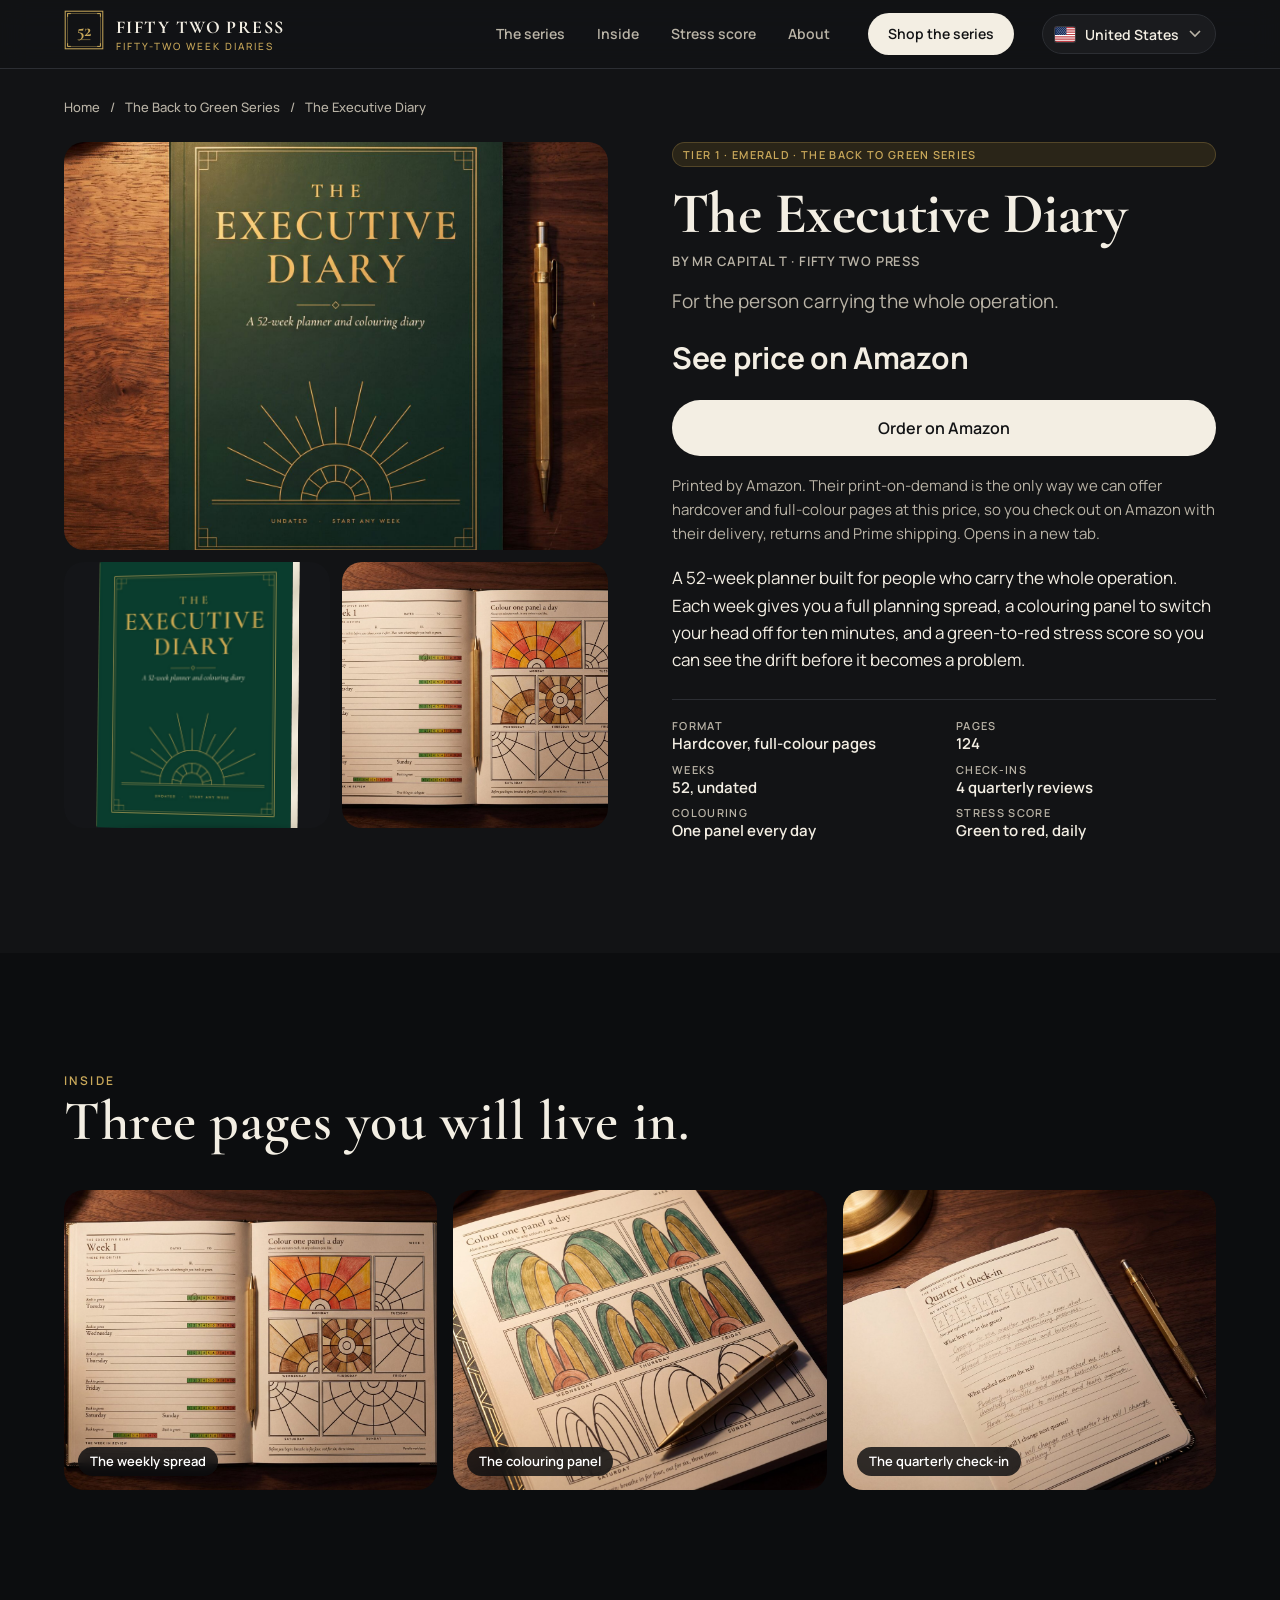
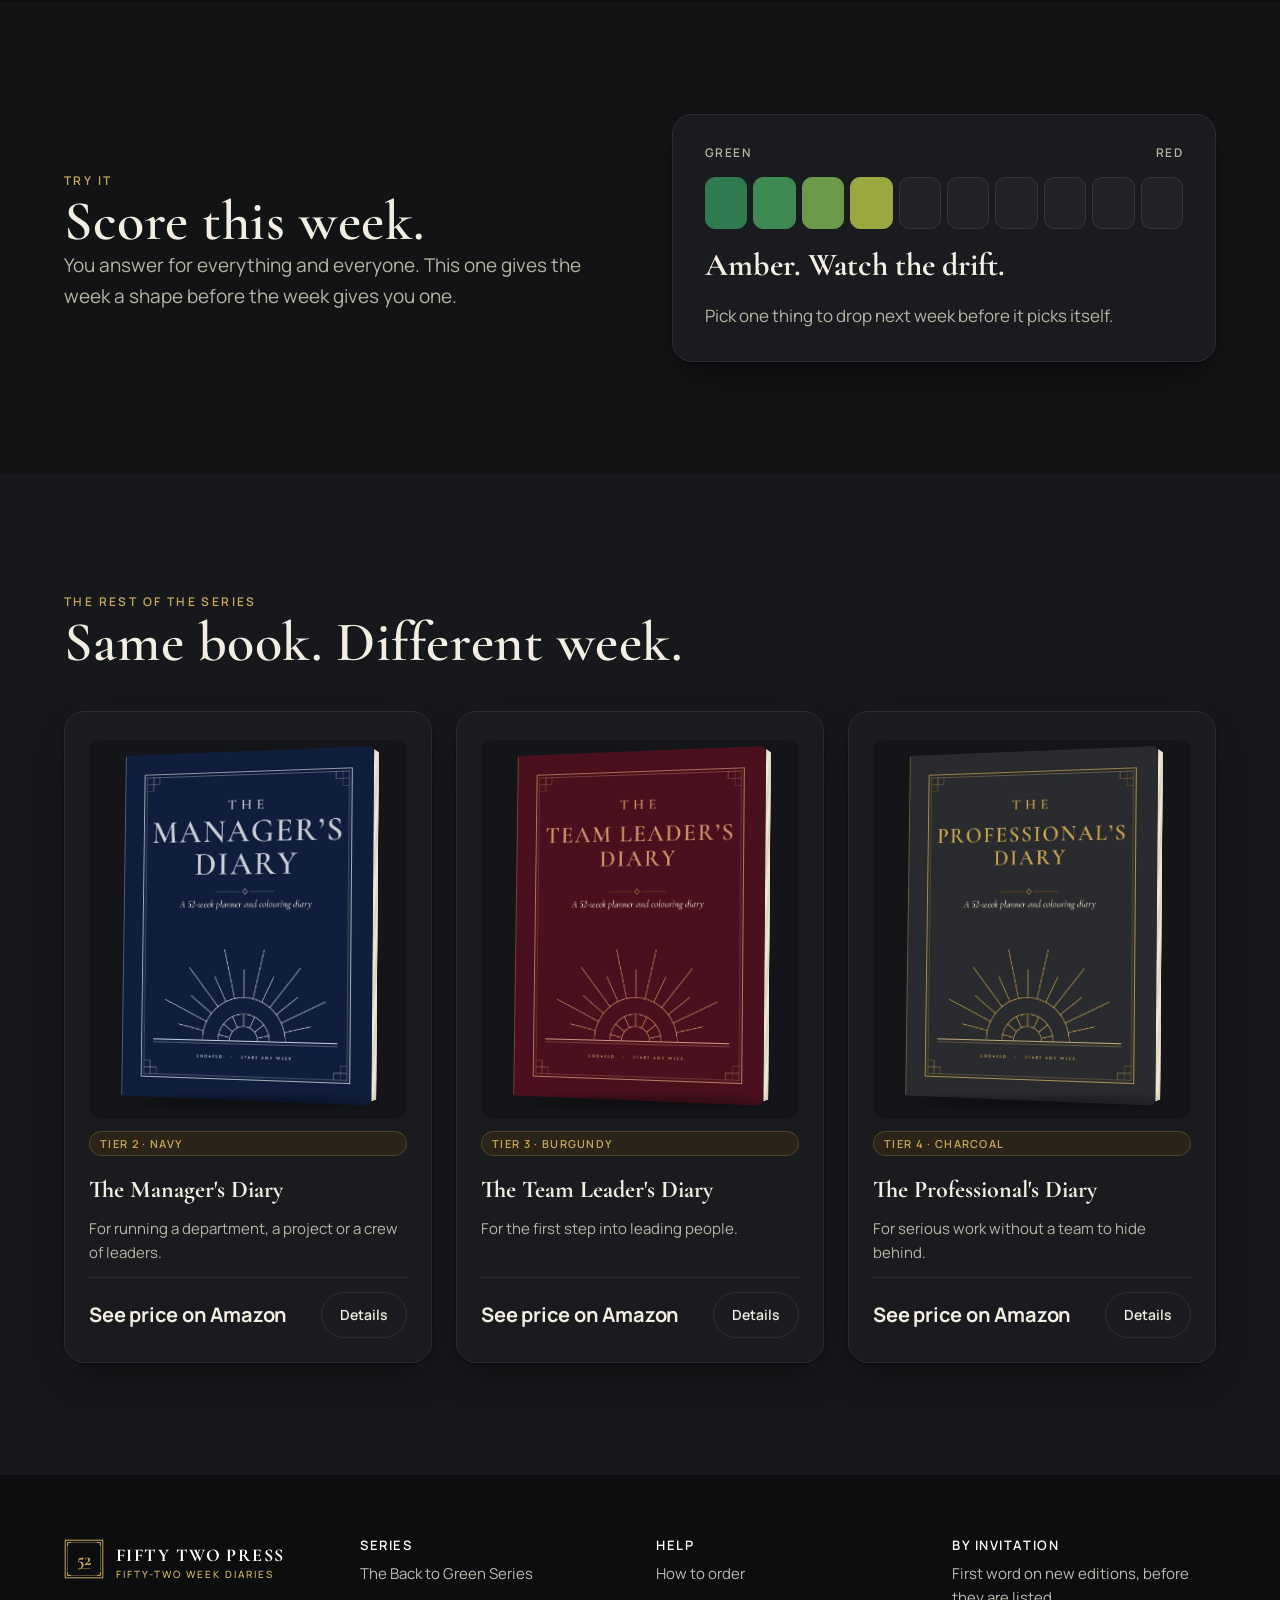
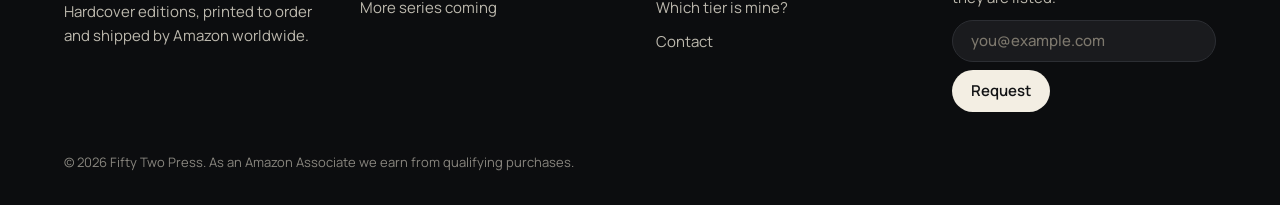
==== diaries/executive/index.html @ f516afa9 "Premium theme: charcoal, cream, gold; edition language Co-Authored-By: Claude Fable 5.1 <noreply@ant" ====
<!doctype html>
<html lang="en-AU"><head><meta charset="utf-8"><meta name="viewport" content="width=device-width,initial-scale=1">
<title>The Executive Diary | Fifty Two Press</title><meta name="description" content="A 52-week planner built for people who carry the whole operation. Each week gives you a full planning spread, a colouring panel to switch your head off for ten minutes, and a green-to-red stress score so you can see the drift before it becomes a problem."><link rel="canonical" href="https://fiftytwopress.com/diaries/executive/">
<meta property="og:title" content="The Executive Diary | Fifty Two Press"><meta property="og:description" content="A 52-week planner built for people who carry the whole operation. Each week gives you a full planning spread, a colouring panel to switch your head off for ten minutes, and a green-to-red stress score so you can see the drift before it becomes a problem."><meta property="og:image" content="https://fiftytwopress.com/assets/brand/og.jpg"><meta property="og:url" content="https://fiftytwopress.com/diaries/executive/"><meta property="og:type" content="website"><meta name="twitter:card" content="summary_large_image">
<link rel="icon" href="/assets/brand/favicon.png"><link rel="apple-touch-icon" href="/assets/brand/apple-touch-icon.png">
<link rel="preconnect" href="https://fonts.googleapis.com"><link rel="preconnect" href="https://fonts.gstatic.com" crossorigin>
<link href="https://fonts.googleapis.com/css2?family=Cormorant+Garamond:ital,wght@0,600;0,700;1,500&family=Manrope:wght@400;500;600;700&display=swap" rel="stylesheet">
<link rel="stylesheet" href="/assets/site.css"></head>
<body><div class="ftp has-buybar"><header class="hdr"><div class="wrap">
<a href="/" aria-label="Fifty Two Press home"><span class="brand"><span style="color:var(--c-gold)"><svg width="40" height="40" viewBox="0 0 100 100" aria-hidden="true"><rect x="3" y="3" width="94" height="94" fill="none" stroke="currentColor" stroke-width="2.5"/><rect x="9" y="9" width="82" height="82" fill="none" stroke="currentColor" stroke-width="1"/><path d="M9 17V9h8M83 9h8v8M91 83v8h-8M17 91H9v-8" fill="none" stroke="currentColor" stroke-width="2.5"/><text x="50" y="64" text-anchor="middle" font-family="Cormorant Garamond, serif" font-weight="700" font-size="46" letter-spacing="-1" fill="currentColor">52</text><path d="M34 74h32" stroke="currentColor" stroke-width="1.2"/></svg></span><span style="display:flex;flex-direction:column"><span class="brand-name">Fifty Two Press</span><span class="brand-sub">Fifty-two week diaries</span></span></span></a>
<nav class="nav" aria-label="Main"><a href="/#series">The series</a><a href="/#inside">Inside</a><a href="/#score">Stress score</a><a href="/#about">About</a></nav>
<a href="/#series" class="cta-shop">Shop the series</a><div class="storepick"><span class="sp-label">Amazon store</span><button type="button" class="sp-btn" aria-haspopup="listbox" aria-expanded="false"><img class="sp-flag" src="/assets/flags/au.svg" alt="" width="20" height="15"><span class="sp-name">Australia</span><svg width="12" height="8" viewBox="0 0 12 8" aria-hidden="true"><path d="M1 1l5 5 5-5" fill="none" stroke="currentColor" stroke-width="1.6"/></svg></button><ul class="sp-list" role="listbox" aria-label="Choose your Amazon store" hidden><li role="option" data-code="AU" aria-selected="false"><img src="/assets/flags/au.svg" alt="" width="20" height="15"><span>Australia</span><small>amazon.com.au</small></li><li role="option" data-code="US" aria-selected="false"><img src="/assets/flags/us.svg" alt="" width="20" height="15"><span>United States</span><small>amazon.com</small></li><li role="option" data-code="GB" aria-selected="false"><img src="/assets/flags/gb.svg" alt="" width="20" height="15"><span>United Kingdom</span><small>amazon.co.uk</small></li><li role="option" data-code="CA" aria-selected="false"><img src="/assets/flags/ca.svg" alt="" width="20" height="15"><span>Canada</span><small>amazon.ca</small></li><li role="option" data-code="DE" aria-selected="false"><img src="/assets/flags/de.svg" alt="" width="20" height="15"><span>Germany</span><small>amazon.de</small></li><li role="option" data-code="FR" aria-selected="false"><img src="/assets/flags/fr.svg" alt="" width="20" height="15"><span>France</span><small>amazon.fr</small></li><li role="option" data-code="IT" aria-selected="false"><img src="/assets/flags/it.svg" alt="" width="20" height="15"><span>Italy</span><small>amazon.it</small></li><li role="option" data-code="ES" aria-selected="false"><img src="/assets/flags/es.svg" alt="" width="20" height="15"><span>Spain</span><small>amazon.es</small></li><li role="option" data-code="NL" aria-selected="false"><img src="/assets/flags/nl.svg" alt="" width="20" height="15"><span>Netherlands</span><small>amazon.nl</small></li><li role="option" data-code="JP" aria-selected="false"><img src="/assets/flags/jp.svg" alt="" width="20" height="15"><span>Japan</span><small>amazon.co.jp</small></li></ul></div>
</div></header><main>
<section class="sec" style="padding-top:32px"><div class="wrap">
<nav class="crumbs" aria-label="Breadcrumb"><a href="/">Home</a><span aria-hidden="true">/</span><a href="/#series">The Back to Green Series</a><span aria-hidden="true">/</span><span aria-current="page">The Executive Diary</span></nav>
<div class="split" style="margin-top:28px;align-items:flex-start">
<div class="gallery"><figure><img src="/assets/photos/flat-executive.jpg" alt="The Executive Diary on a desk with a pencil"></figure>
<figure class="bookpad"><div class="book" style="--cover:#0E3A2A;--d:28px;"><div class="bk"><img src="/assets/covers/executive.jpg" alt="The Executive Diary, emerald cover" loading="lazy"><div class="spine" aria-hidden="true"><span>The Executive Diary</span></div><div class="back" aria-hidden="true"></div><div class="edge"></div><div class="top"></div><div class="bottom"></div></div><div class="sh"></div></div></figure>
<figure><img src="/assets/photos/spread.jpg" alt="The weekly planning spread" loading="lazy"></figure></div>
<div style="display:flex;flex-direction:column;gap:18px">
<span class="badge">Tier 1 &middot; Emerald &middot; The Back to Green Series</span>
<h1 class="h1" style="font-size:clamp(36px,4.6vw,58px)">The Executive Diary</h1><span class="byline">by Mr Capital T &middot; Fifty Two Press</span>
<p class="lede" style="margin-top:0">For the person carrying the whole operation.</p>
<div style="font-size:30px"><span class="price" data-price="executive" style="font-size:30px">See price on Amazon</span></div>
<div style="display:flex;gap:10px;flex-wrap:wrap"><a href="https://www.amazon.com.au/dp/B0HNHPQP2W?tag=fiftytwopress-22" class="cta-amazon-big buy" data-asin="B0HNHPQP2W" rel="sponsored noopener" target="_blank">Order on Amazon</a></div>
<p class="muted" style="font-size:15px">Printed by Amazon. Their print-on-demand is the only way we can offer hardcover and full-colour pages at this price, so you check out on Amazon with their delivery, returns and Prime shipping. Opens in a new tab.</p>
<p>A 52-week planner built for people who carry the whole operation. Each week gives you a full planning spread, a colouring panel to switch your head off for ten minutes, and a green-to-red stress score so you can see the drift before it becomes a problem.</p>
<dl class="spec"><div><dt>Format</dt><dd>Hardcover, full-colour pages</dd></div><div><dt>Pages</dt><dd>124</dd></div><div><dt>Weeks</dt><dd>52, undated</dd></div><div><dt>Check-ins</dt><dd>4 quarterly reviews</dd></div><div><dt>Colouring</dt><dd>One panel every day</dd></div><div><dt>Stress score</dt><dd>Green to red, daily</dd></div></dl>
</div></div></div></section>

<section class="sec dark" aria-labelledby="pin-h"><div class="wrap"><div class="rv" style="max-width:720px"><span class="eyebrow">Inside</span><h2 id="pin-h" class="h2">Three pages you will live in.</h2></div>
<div class="bento rv" style="margin-top:40px;grid-auto-rows:300px">
<figure><img src="/assets/photos/spread.jpg" alt="Weekly planning spread" loading="lazy"><figcaption>The weekly spread</figcaption></figure>
<figure><img src="/assets/photos/panel.jpg" alt="Colouring panel" loading="lazy"><figcaption>The colouring panel</figcaption></figure>
<figure><img src="/assets/photos/quarter.jpg" alt="Quarterly review page" loading="lazy"><figcaption>The quarterly check-in</figcaption></figure>
</div></div></section>

<section class="sec" aria-labelledby="ps-h"><div class="wrap split"><div class="rv"><span class="eyebrow">Try it</span><h2 id="ps-h" class="h2">Score this week.</h2><p class="lede">You answer for everything and everyone. This one gives the week a shape before the week gives you one.</p></div><div class="rv"><div class="score-box" data-score><div class="score-head"><span>Green</span><span>Red</span></div>
<div role="group" aria-label="Stress score, 1 to 10" class="score-grid"><button type="button" aria-label="Score 1 of 10" data-c="#2F7A4E" aria-pressed="false"></button><button type="button" aria-label="Score 2 of 10" data-c="#3E8A52" aria-pressed="false"></button><button type="button" aria-label="Score 3 of 10" data-c="#6B9A4A" aria-pressed="false"></button><button type="button" aria-label="Score 4 of 10" data-c="#9AA83F" aria-pressed="true"></button><button type="button" aria-label="Score 5 of 10" data-c="#C2A935" aria-pressed="false"></button><button type="button" aria-label="Score 6 of 10" data-c="#D29A2E" aria-pressed="false"></button><button type="button" aria-label="Score 7 of 10" data-c="#D4802C" aria-pressed="false"></button><button type="button" aria-label="Score 8 of 10" data-c="#CF632C" aria-pressed="false"></button><button type="button" aria-label="Score 9 of 10" data-c="#C3442C" aria-pressed="false"></button><button type="button" aria-label="Score 10 of 10" data-c="#AE2A2A" aria-pressed="false"></button></div>
<div aria-live="polite" class="verdict" data-verdict>Amber. Watch the drift.</div><p class="muted" data-advice>Pick one thing to drop next week before it picks itself.</p></div></div></div></section>

<section class="sec" aria-labelledby="oth-h" style="background:var(--c-soft)"><div class="wrap"><div class="rv"><span class="eyebrow">The rest of the series</span><h2 id="oth-h" class="h2">Same book. Different week.</h2></div>
<div class="grid g3" style="margin-top:40px"><article class="tier rv"><a href="/diaries/manager/" aria-label="The Manager&#x27;s Diary, see details"><div class="book" style="--cover:#0B1A3A;"><div class="bk"><img src="/assets/covers/manager.jpg" alt="The Manager&#x27;s Diary, navy cover" loading="lazy"><div class="spine" aria-hidden="true"><span>The Manager&#x27;s Diary</span></div><div class="back" aria-hidden="true"></div><div class="edge"></div><div class="top"></div><div class="bottom"></div></div><div class="sh"></div></div></a>
<span class="badge">Tier 2 &middot; Navy</span><h3 class="h3">The Manager&#x27;s Diary</h3><p class="who">For running a department, a project or a crew of leaders.</p>
<div class="row"><span class="price" data-price="manager">See price on Amazon</span><a href="/diaries/manager/" class="cta-read">Details</a></div></article><article class="tier rv"><a href="/diaries/team-leader/" aria-label="The Team Leader&#x27;s Diary, see details"><div class="book" style="--cover:#3A0E16;"><div class="bk"><img src="/assets/covers/team-leader.jpg" alt="The Team Leader&#x27;s Diary, burgundy cover" loading="lazy"><div class="spine" aria-hidden="true"><span>The Team Leader&#x27;s Diary</span></div><div class="back" aria-hidden="true"></div><div class="edge"></div><div class="top"></div><div class="bottom"></div></div><div class="sh"></div></div></a>
<span class="badge">Tier 3 &middot; Burgundy</span><h3 class="h3">The Team Leader&#x27;s Diary</h3><p class="who">For the first step into leading people.</p>
<div class="row"><span class="price" data-price="team-leader">See price on Amazon</span><a href="/diaries/team-leader/" class="cta-read">Details</a></div></article><article class="tier rv"><a href="/diaries/professional/" aria-label="The Professional&#x27;s Diary, see details"><div class="book" style="--cover:#1A1B1E;"><div class="bk"><img src="/assets/covers/professional.jpg" alt="The Professional&#x27;s Diary, charcoal cover" loading="lazy"><div class="spine" aria-hidden="true"><span>The Professional&#x27;s Diary</span></div><div class="back" aria-hidden="true"></div><div class="edge"></div><div class="top"></div><div class="bottom"></div></div><div class="sh"></div></div></a>
<span class="badge">Tier 4 &middot; Charcoal</span><h3 class="h3">The Professional&#x27;s Diary</h3><p class="who">For serious work without a team to hide behind.</p>
<div class="row"><span class="price" data-price="professional">See price on Amazon</span><a href="/diaries/professional/" class="cta-read">Details</a></div></article></div></div></section>
<div class="buybar" aria-label="Buy"><span class="price" data-price="executive">See price on Amazon</span><a href="https://www.amazon.com.au/dp/B0HNHPQP2W?tag=fiftytwopress-22" class="cta-amazon-big buy" data-asin="B0HNHPQP2W" rel="sponsored noopener" target="_blank">Order on Amazon</a></div></main><footer class="footer"><div class="wrap grid g4" style="padding-top:64px;padding-bottom:40px;gap:32px">
<div style="display:flex;flex-direction:column;gap:14px"><span class="brand" style="color:#fff"><span style="color:var(--c-gold)"><svg width="40" height="40" viewBox="0 0 100 100" aria-hidden="true"><rect x="3" y="3" width="94" height="94" fill="none" stroke="currentColor" stroke-width="2.5"/><rect x="9" y="9" width="82" height="82" fill="none" stroke="currentColor" stroke-width="1"/><path d="M9 17V9h8M83 9h8v8M91 83v8h-8M17 91H9v-8" fill="none" stroke="currentColor" stroke-width="2.5"/><text x="50" y="64" text-anchor="middle" font-family="Cormorant Garamond, serif" font-weight="700" font-size="46" letter-spacing="-1" fill="currentColor">52</text><path d="M34 74h32" stroke="currentColor" stroke-width="1.2"/></svg></span><span style="display:flex;flex-direction:column"><span class="brand-name">Fifty Two Press</span><span class="brand-sub">Fifty-two week diaries</span></span></span><span>Hardcover editions, printed to order and shipped by Amazon worldwide.</span></div>
<div style="display:flex;flex-direction:column;gap:10px"><strong>Series</strong><a href="/#series">The Back to Green Series</a><span>More series coming</span></div>
<div style="display:flex;flex-direction:column;gap:10px"><strong>Help</strong><a href="/#faq">How to order</a><a href="/#faq">Which tier is mine?</a><a href="mailto:hello@fiftytwopress.com">Contact</a></div>
<div style="display:flex;flex-direction:column;gap:10px"><strong>By invitation</strong><span>First word on new editions, before they are listed.</span>
<form action="mailto:hello@fiftytwopress.com" method="get" style="display:flex;gap:8px;flex-wrap:wrap"><label for="news-email" class="sr-only">Email address</label><input id="news-email" name="subject" type="email" class="input" placeholder="you@example.com" required style="flex:1 1 160px;min-height:42px"><button type="submit" class="cta-notify" style="min-height:42px;padding:0 18px">Request</button></form></div>
</div><div class="wrap" style="padding-bottom:32px;font-size:13px;opacity:.7">&copy; 2026 Fifty Two Press. As an Amazon Associate we earn from qualifying purchases.</div></footer></div><script id="store-config" type="application/json">{"stores":[{"code":"AU","label":"Australia","domain":"amazon.com.au","tag":"fiftytwopress-22","cur":"AUD"},{"code":"US","label":"United States","domain":"amazon.com","tag":"","cur":"USD"},{"code":"GB","label":"United Kingdom","domain":"amazon.co.uk","tag":"","cur":"GBP"},{"code":"CA","label":"Canada","domain":"amazon.ca","tag":"","cur":"CAD"},{"code":"DE","label":"Germany","domain":"amazon.de","tag":"","cur":"EUR"},{"code":"FR","label":"France","domain":"amazon.fr","tag":"","cur":"EUR"},{"code":"IT","label":"Italy","domain":"amazon.it","tag":"","cur":"EUR"},{"code":"ES","label":"Spain","domain":"amazon.es","tag":"","cur":"EUR"},{"code":"NL","label":"Netherlands","domain":"amazon.nl","tag":"","cur":"EUR"},{"code":"JP","label":"Japan","domain":"amazon.co.jp","tag":"","cur":"JPY"}],"prices":{}}</script><script src="/assets/site.js" defer></script></body></html>
---- assets/site.css ----
:root{--c-bg:#FBFAF7;--c-surface:#FFFFFF;--c-soft:#F1EEE6;--c-ground:#1B1C1F;--c-ground2:#26272B;--c-text:#1B1C1F;--c-text2:#5B5D63;--c-line:#E3DFD4;--c-gold:#A6833A;--c-gold-soft:#F3EBD9;--c-green:#2F7A4E;--c-paper:#F6F1E6;--f-display:'Cormorant Garamond',Georgia,serif;--f-ui:'Manrope',system-ui,sans-serif;--r:20px;--r-sm:12px;--sh:0 1px 2px rgba(27,28,31,.06),0 12px 32px -12px rgba(27,28,31,.18)}
*{box-sizing:border-box}
html{scroll-behavior:smooth}
body{margin:0;background:var(--c-bg)}
.ftp{background:var(--c-bg);color:var(--c-text);font-family:var(--f-ui);font-size:17px;line-height:1.6;-webkit-font-smoothing:antialiased}
.ftp a{color:inherit;text-decoration:none}
.ftp p{margin:0}
.ftp :focus-visible{outline:2px solid var(--c-gold);outline-offset:3px;border-radius:4px}
.ftp img{display:block;max-width:100%}
.ftp h1,.ftp h2,.ftp h3{margin:0}
.wrap{max-width:1200px;margin:0 auto;padding:0 24px}
.sec{padding:96px 0}
.eyebrow{display:inline-block;font:600 12px/1.3 var(--f-ui);letter-spacing:.14em;text-transform:uppercase;color:var(--c-gold)}
.h1{font:700 clamp(40px,6vw,76px)/1 var(--f-display);letter-spacing:-.01em}
.h2{margin:12px 0 0;font:600 clamp(34px,4.4vw,56px)/1.04 var(--f-display);letter-spacing:-.005em;text-wrap:balance}
.h3{font:700 24px/1.2 var(--f-display)}
.lede{margin-top:16px;font-size:19px;line-height:1.6;color:var(--c-text2);max-width:58ch}
.muted{color:var(--c-text2)}
.center{text-align:center}
.grid{display:grid;gap:24px}.g4{grid-template-columns:repeat(4,minmax(0,1fr))}.g3{grid-template-columns:repeat(3,minmax(0,1fr))}.g2{grid-template-columns:repeat(2,minmax(0,1fr))}
.split{display:grid;grid-template-columns:1fr 1fr;gap:64px;align-items:center}
.dark{background:var(--c-ground);color:var(--c-paper)}.dark .lede,.dark .muted{color:#BDB9AE}
/* header */
.hdr{position:sticky;top:0;z-index:20;background:rgba(251,250,247,.86);backdrop-filter:saturate(1.4) blur(14px);-webkit-backdrop-filter:saturate(1.4) blur(14px);border-bottom:1px solid var(--c-line)}
.hdr .wrap{min-height:68px;display:flex;align-items:center;gap:24px}
.brand{display:flex;align-items:center;gap:12px;flex:none;color:var(--c-ground)}
.brand-name{font:700 18px/1 var(--f-display);letter-spacing:.08em;text-transform:uppercase}
.brand-sub{font:500 10px/1 var(--f-ui);letter-spacing:.2em;text-transform:uppercase;color:var(--c-gold);margin-top:5px}
.nav{display:flex;gap:4px;margin-left:auto}.nav a{font:600 14px/1 var(--f-ui);padding:10px 14px;border-radius:999px;color:var(--c-text2)}.nav a:hover{background:var(--c-soft);color:var(--c-text)}
.ftp .cta-shop{display:inline-flex;align-items:center;min-height:42px;padding:0 20px;background:var(--c-ground);color:#fff;font:600 14px/1 var(--f-ui);border-radius:999px;transition:transform .15s,background .15s}.ftp .cta-shop:hover{background:var(--c-ground2);transform:translateY(-1px)}
/* buttons */
.cta-series,.cta-amazon-big,.cta-notify{display:inline-flex;align-items:center;justify-content:center;gap:8px;min-height:50px;padding:0 26px;border-radius:999px;font:600 15px/1 var(--f-ui);border:1.5px solid transparent;transition:transform .15s,background .15s;cursor:pointer}
.ftp .cta-series{background:var(--c-gold);color:#fff}.ftp .cta-series:hover{transform:translateY(-1px);background:#8F6F2E}
.ftp .cta-score{display:inline-flex;align-items:center;min-height:50px;padding:0 24px;border-radius:999px;font:600 15px/1 var(--f-ui);background:rgba(255,255,255,.1);color:#fff;border:1.5px solid rgba(255,255,255,.35);backdrop-filter:blur(6px)}.ftp .cta-score:hover{background:rgba(255,255,255,.18)}
.ftp .cta-amazon{display:inline-flex;align-items:center;justify-content:center;gap:8px;min-height:46px;padding:0 20px;border-radius:999px;background:var(--c-ground);color:#fff;font:600 14px/1 var(--f-ui)}.ftp .cta-amazon:hover{background:var(--c-ground2)}
.ftp .cta-amazon-big{background:var(--c-ground);color:#fff;min-height:56px;padding:0 34px;font-size:16px;flex:1 1 240px}.ftp .cta-amazon-big:hover{background:var(--c-ground2);transform:translateY(-1px)}
.ftp .cta-notify{background:var(--c-ground);color:#fff;min-height:48px}.ftp .cta-notify:hover{background:var(--c-gold)}
.cta-read{display:inline-flex;align-items:center;gap:6px;min-height:46px;padding:0 18px;border-radius:999px;border:1.5px solid var(--c-line);font:600 14px/1 var(--f-ui);color:var(--c-text);background:var(--c-surface)}.cta-read:hover{border-color:var(--c-ground)}
/* hero */
.hero{position:relative;min-height:min(88vh,820px);display:flex;align-items:center;background:var(--c-ground);overflow:hidden}
.hero>img{position:absolute;inset:0;width:100%;height:100%;object-fit:cover;object-position:70% center}
.hero .wrap{position:relative;width:100%}
.hero-panel{max-width:620px;background:rgba(20,21,24,.72);backdrop-filter:blur(16px);-webkit-backdrop-filter:blur(16px);border:1px solid rgba(255,255,255,.12);border-radius:24px;padding:40px 44px;color:#fff}
.hero-panel .eyebrow{color:#D9B96A}
.hero-panel .h1{color:#fff;font-size:clamp(38px,5vw,64px);margin-top:12px}
.hero-panel .lede{color:#E6E2D8;font-size:18px}
.hero-ctas{display:flex;gap:12px;flex-wrap:wrap;margin-top:28px}
.why-amazon{margin-top:20px;padding:16px 20px;border-left:3px solid var(--c-gold);background:var(--c-soft);border-radius:0 var(--r-sm) var(--r-sm) 0;font-size:16px;color:var(--c-text2);max-width:720px}.why-amazon strong{color:var(--c-text)}
/* matte book */
.book{position:relative;width:100%;max-width:260px;margin:0 auto;aspect-ratio:3/4;perspective:1400px}
.book .bk{position:absolute;inset:0;transform-style:preserve-3d;transform:rotateY(-18deg) rotateX(2deg);transition:transform .5s cubic-bezier(.2,.7,.2,1)}
.book .bk>*{position:absolute;backface-visibility:hidden}
.book img{inset:0;width:100%;height:100%;object-fit:cover;border-radius:2px 6px 6px 2px;transform:translateZ(calc(var(--d,22px)/2));box-shadow:inset 6px 0 10px -8px rgba(0,0,0,.45)}
.book .spine{top:0;bottom:0;left:0;width:var(--d,22px);transform:rotateY(-90deg) translateZ(calc(var(--d,22px)/2));background:var(--cover);filter:brightness(.8);border-radius:3px 0 0 3px;display:flex;align-items:center;justify-content:center}
.book .spine span{writing-mode:vertical-rl;font:600 calc(var(--d,22px)*.36)/1 var(--f-ui);letter-spacing:.2em;text-transform:uppercase;color:rgba(255,255,255,.75);white-space:nowrap}
.book .edge{top:1%;bottom:1%;right:0;width:var(--d,22px);transform:rotateY(90deg) translateZ(calc(var(--d,22px)/2));background:repeating-linear-gradient(to right,#F2EBDB 0 1px,#DCD3BF 1px 2px)}
.book .top{left:1%;right:1%;top:0;height:var(--d,22px);transform:rotateX(90deg) translateZ(calc(var(--d,22px)/2));background:repeating-linear-gradient(to bottom,#F2EBDB 0 1px,#DCD3BF 1px 2px)}
.book .bottom{left:1%;right:1%;bottom:0;height:var(--d,22px);transform:rotateX(-90deg) translateZ(calc(var(--d,22px)/2));background:#E2DAC6}
.book .back{inset:0;transform:rotateY(180deg) translateZ(calc(var(--d,22px)/2));background:var(--cover);border-radius:6px 2px 2px 6px}
.book .sh{position:absolute;left:6%;right:0;bottom:-10px;height:14px;border-radius:50%;background:rgba(27,28,31,.28);filter:blur(10px);transform:rotateX(70deg)}
.tier:hover .book .bk,.tier:focus-within .book .bk,.book:hover .bk{transform:rotateY(-28deg) rotateX(2deg) translateY(-6px)}
/* tier cards */
.tier{display:flex;flex-direction:column;gap:12px;background:var(--c-surface);border:1px solid var(--c-line);border-radius:var(--r);padding:28px 24px 24px;box-shadow:var(--sh);transition:transform .2s,box-shadow .2s}
.tier:hover{transform:translateY(-4px);box-shadow:0 2px 4px rgba(27,28,31,.06),0 24px 48px -16px rgba(27,28,31,.28)}
.tier>a:first-child{display:block;padding:12px 12px 20px;border-radius:var(--r-sm);background:var(--c-soft)}
.tier .h3{margin-top:8px}.tier .who{color:var(--c-text2);font-size:15px;min-height:46px}
.tier .ship{font-size:12px;color:var(--c-text2);margin-top:-4px}
.tier .row{display:flex;align-items:center;justify-content:space-between;gap:12px;margin-top:auto;padding-top:14px;border-top:1px solid var(--c-line)}
.price{font:700 20px/1 var(--f-ui);letter-spacing:-.01em}.price small{font-size:12px;font-weight:600;color:var(--c-text2);margin-left:4px}
.tier.feature{grid-column:1/-1;flex-direction:row;align-items:center;gap:32px}
.tier.feature>a:first-child{flex:0 0 34%;padding:24px}
.tier.feature .body{display:flex;flex-direction:column;gap:12px;flex:1}
.badge{display:inline-block;font:600 11px/1 var(--f-ui);letter-spacing:.12em;text-transform:uppercase;padding:6px 10px;border-radius:999px;background:var(--c-gold-soft);color:var(--c-gold)}
/* bento photos */
.bento{display:grid;grid-template-columns:repeat(3,1fr);grid-auto-rows:260px;gap:16px}
.bento figure{margin:0;position:relative;border-radius:var(--r);overflow:hidden;background:var(--c-soft)}
.bento img{width:100%;height:100%;object-fit:cover}
.bento figcaption{position:absolute;left:14px;bottom:14px;padding:8px 12px;border-radius:999px;background:rgba(27,28,31,.78);color:#fff;font:600 13px/1 var(--f-ui);backdrop-filter:blur(6px)}
.bento .tall{grid-row:span 2}.bento .wide{grid-column:span 2}
.photo{margin:0;border-radius:var(--r);overflow:hidden;background:var(--c-soft);aspect-ratio:4/3}.photo img{width:100%;height:100%;object-fit:cover}
/* stress score */
.score-box{background:var(--c-surface);border:1px solid var(--c-line);border-radius:var(--r);padding:32px;box-shadow:var(--sh);display:flex;flex-direction:column;gap:18px}
.score-head{display:flex;justify-content:space-between;font:600 12px/1 var(--f-ui);letter-spacing:.12em;text-transform:uppercase;color:var(--c-text2)}
.score-grid{display:grid;grid-template-columns:repeat(10,1fr);gap:6px}
.score-grid button{height:52px;border-radius:10px;border:1.5px solid var(--c-line);background:var(--c-soft);cursor:pointer;transition:transform .12s;padding:0}.score-grid button:hover{transform:translateY(-2px)}
.verdict{font:700 clamp(24px,2.6vw,32px)/1.15 var(--f-display)}
/* faq */
.faq{max-width:780px;display:flex;flex-direction:column;gap:10px}
.faq details{background:var(--c-surface);border:1px solid var(--c-line);border-radius:var(--r-sm);padding:0 22px}
.faq summary{cursor:pointer;list-style:none;display:flex;justify-content:space-between;align-items:center;gap:16px;padding:18px 0;font:600 17px/1.3 var(--f-ui)}
.faq summary::-webkit-details-marker{display:none}.faq summary::after{content:"+";font-size:22px;color:var(--c-gold);flex:none}.faq details[open] summary::after{content:"\2212"}
.faq details p{padding:0 0 18px;color:var(--c-text2)}
/* forms */
.input{min-height:48px;padding:0 18px;border:1.5px solid var(--c-line);border-radius:999px;background:var(--c-surface);font:500 15px var(--f-ui);flex:1 1 260px;color:var(--c-text)}.input:focus{border-color:var(--c-ground);outline:none}
.sr-only{position:absolute;width:1px;height:1px;padding:0;margin:-1px;overflow:hidden;clip:rect(0,0,0,0);white-space:nowrap;border:0}
/* product page */
.crumbs{display:flex;gap:10px;font:500 13px/1 var(--f-ui);color:var(--c-text2);flex-wrap:wrap}.crumbs a:hover{color:var(--c-text)}
.spec{display:grid;grid-template-columns:1fr 1fr;gap:10px 24px;margin:8px 0 0;padding:20px 0 0;border-top:1px solid var(--c-line)}.spec div{display:flex;flex-direction:column;gap:3px}.spec dt{font:600 11px/1 var(--f-ui);letter-spacing:.12em;text-transform:uppercase;color:var(--c-text2)}.spec dd{margin:0;font:600 15px/1.3 var(--f-ui)}
.gallery{display:grid;grid-template-columns:1fr 1fr;gap:12px}.gallery>:first-child{grid-column:span 2;aspect-ratio:4/3}.gallery figure{margin:0;border-radius:var(--r);overflow:hidden;background:var(--c-soft);aspect-ratio:1}.gallery img{width:100%;height:100%;object-fit:cover}
.gallery .bookpad{display:flex;align-items:center;justify-content:center;padding:32px}
.buybar{display:none}
/* footer */
.footer{background:var(--c-ground);color:#BDB9AE;font-size:15px}.footer a:hover{color:#fff}.footer strong{color:#fff;font:600 13px/1 var(--f-ui);letter-spacing:.12em;text-transform:uppercase}
.footer .brand{color:#fff}.footer .brand-sub{color:#D9B96A}
/* reveal */
.rv{opacity:0;transform:translateY(18px);transition:opacity .6s ease,transform .6s ease}.rv.in,.no-js .rv{opacity:1;transform:none}
/* responsive */
@media (max-width:1024px){.g4{grid-template-columns:repeat(3,minmax(0,1fr))}.bento{grid-template-columns:repeat(2,1fr);grid-auto-rows:220px}.bento .wide{grid-column:span 2}}
@media (max-width:860px){.nav{display:none}}
@media (max-width:760px){.sec{padding:64px 0}.g3,.g4,.g2,.split{grid-template-columns:1fr}.split{gap:32px}.hero{min-height:auto;padding:24px 0 32px}.hero>img{object-position:62% center;opacity:.55}.hero-panel{padding:28px 24px}.tier.feature{flex-direction:column;align-items:stretch}.tier.feature>a:first-child{flex:none}.bento{grid-template-columns:1fr;grid-auto-rows:240px}.bento .tall,.bento .wide{grid-row:span 1;grid-column:span 1}.gallery{grid-template-columns:1fr}.gallery>:first-child{grid-column:span 1}.buybar{display:flex;position:fixed;left:0;right:0;bottom:0;z-index:30;gap:12px;align-items:center;padding:12px 16px calc(12px + env(safe-area-inset-bottom));background:rgba(251,250,247,.94);backdrop-filter:blur(12px);border-top:1px solid var(--c-line)}.buybar .price{flex:1}.buybar .cta-amazon-big{flex:none;min-height:48px;padding:0 24px}.ftp.has-buybar{padding-bottom:84px}}
@media (prefers-reduced-motion:reduce){.book .bk,.tier,.rv{transition:none}.rv{opacity:1;transform:none}}
/* store picker */
.storepick{position:relative;display:flex;flex-direction:column;gap:4px}
.sp-label{font:600 10px/1 var(--f-ui);letter-spacing:.14em;text-transform:uppercase;color:var(--c-gold)}
.sp-btn{display:inline-flex;align-items:center;gap:10px;min-height:40px;padding:0 14px 0 12px;border:1.5px solid var(--c-line);border-radius:999px;background:var(--c-surface);font:600 14px var(--f-ui);color:var(--c-text);cursor:pointer;white-space:nowrap}
.sp-btn:hover{border-color:var(--c-ground)}
.sp-btn img{border-radius:2px;box-shadow:0 0 0 1px rgba(27,28,31,.12)}
.sp-btn svg{color:var(--c-text2)}
.sp-list{position:absolute;right:0;top:calc(100% + 8px);z-index:40;margin:0;padding:6px;list-style:none;min-width:300px;background:var(--c-surface);border:1px solid var(--c-line);border-radius:var(--r-sm);box-shadow:0 2px 4px rgba(27,28,31,.06),0 24px 48px -16px rgba(27,28,31,.3)}
.sp-list li{display:grid;grid-template-columns:20px 1fr auto;align-items:center;gap:12px;padding:10px 12px;border-radius:8px;font:600 14px var(--f-ui);cursor:pointer}
.sp-list li small{font-weight:500;color:var(--c-text2);font-size:12px}
.sp-list li img{border-radius:2px;box-shadow:0 0 0 1px rgba(27,28,31,.12)}
.sp-list li:hover,.sp-list li:focus-visible{background:var(--c-soft);outline:none}
.sp-list li[aria-selected="true"]{background:var(--c-gold-soft);color:var(--c-gold)}
.sp-list li[aria-selected="true"] small{color:var(--c-gold)}
.hdr .storepick{margin-left:4px}
.hdr .storepick .sp-label{display:none}
.storepick.big{gap:10px}
.storepick.big .sp-btn{min-height:50px;padding:0 18px 0 14px;font-size:16px;border-color:var(--c-ground)}
.storepick.big .sp-btn img{width:26px;height:20px}
.storepick.big .sp-list{left:0;right:auto}
.store-bar{display:flex;align-items:flex-end;gap:28px;flex-wrap:wrap;margin-top:36px;padding:22px 26px;background:var(--c-surface);border:1px solid var(--c-line);border-radius:var(--r);box-shadow:var(--sh)}
.store-bar .muted{font-size:15px;max-width:44ch;padding-bottom:6px}
@media (max-width:860px){.hdr .cta-shop{display:none}}
@media (max-width:480px){.sp-btn .sp-name{display:none}.sp-btn{padding:0 12px}}
.author{margin-top:28px;padding:24px 26px;background:var(--c-surface);border:1px solid var(--c-line);border-radius:var(--r);box-shadow:var(--sh)}
.author .h3{margin-top:8px}.author p{margin-top:10px;color:var(--c-text2)}
.byline{font:600 13px/1 var(--f-ui);letter-spacing:.06em;text-transform:uppercase;color:var(--c-text2);margin-top:-6px}
.hero-copy{font-size:17px;line-height:1.65}
@media (max-width:760px){.hero-copy{font-size:16px}}
/* ===== Premium theme: charcoal, cream, gold ===== */
:root{--c-bg:#121315;--c-surface:#1A1B1E;--c-soft:#17181B;--c-ground:#F3EEE3;--c-ground2:#E4DCCB;--c-text:#F3EEE3;--c-text2:#B9B3A6;--c-line:#2C2E33;--c-gold:#C9A85A;--c-gold-soft:#2A2518;--c-paper:#F3EEE3;--sh:0 1px 2px rgba(0,0,0,.4),0 18px 40px -16px rgba(0,0,0,.7)}
body{background:var(--c-bg)}
.ftp .cta-shop,.ftp .cta-amazon,.ftp .cta-amazon-big,.ftp .cta-notify{color:var(--c-bg)}
.ftp .cta-shop:hover,.ftp .cta-amazon:hover,.ftp .cta-amazon-big:hover{background:#fff}
.ftp .cta-notify:hover{background:var(--c-gold);color:var(--c-bg)}
.ftp .cta-series{color:var(--c-bg)}
.cta-read{color:var(--c-text);background:transparent}.cta-read:hover{border-color:var(--c-gold);color:var(--c-gold)}
.hdr{background:rgba(18,19,21,.82);border-bottom-color:var(--c-line)}
.brand{color:var(--c-paper)}
.nav a{color:var(--c-text2)}.nav a:hover{background:var(--c-surface);color:var(--c-paper)}
.dark{background:#0C0D0F}
.footer{background:#0C0D0F}
.sp-btn{background:var(--c-surface);color:var(--c-text)}.sp-btn img,.sp-list li img{box-shadow:0 0 0 1px rgba(255,255,255,.15)}
.sp-list{background:var(--c-surface)}
.sp-list li[aria-selected="true"]{color:var(--c-gold)}
.storepick.big .sp-btn{border-color:var(--c-gold)}
.badge{background:var(--c-gold-soft);color:var(--c-gold);border:1px solid rgba(201,168,90,.25)}
.score-grid button{background:#222327;border-color:#34363B}
.input{background:var(--c-surface);color:var(--c-text)}.input::placeholder{color:#7D786D}.input:focus{border-color:var(--c-gold)}
.faq details{background:var(--c-surface)}
.spec{border-top-color:var(--c-line)}
.why-amazon{background:var(--c-surface);border-left-color:var(--c-gold)}
.hero-panel{background:rgba(12,13,15,.7);border-color:rgba(201,168,90,.25)}
.h1,.h2,.h3,.verdict{color:var(--c-paper)}
.h2{font-weight:600;letter-spacing:.01em}
.eyebrow{letter-spacing:.2em}
.sec{padding:112px 0}
.tier{border-color:var(--c-line)}.tier:hover{border-color:rgba(201,168,90,.5)}
.tier>a:first-child{background:#141518}
.book .sh{background:rgba(0,0,0,.6)}
.gallery figure,.photo,.bento figure{background:#141518}
.bento figcaption{background:rgba(12,13,15,.82)}
.author{background:var(--c-surface)}
hr.rule{border:0;height:1px;background:linear-gradient(90deg,transparent,var(--c-gold),transparent);margin:0 auto;max-width:320px}
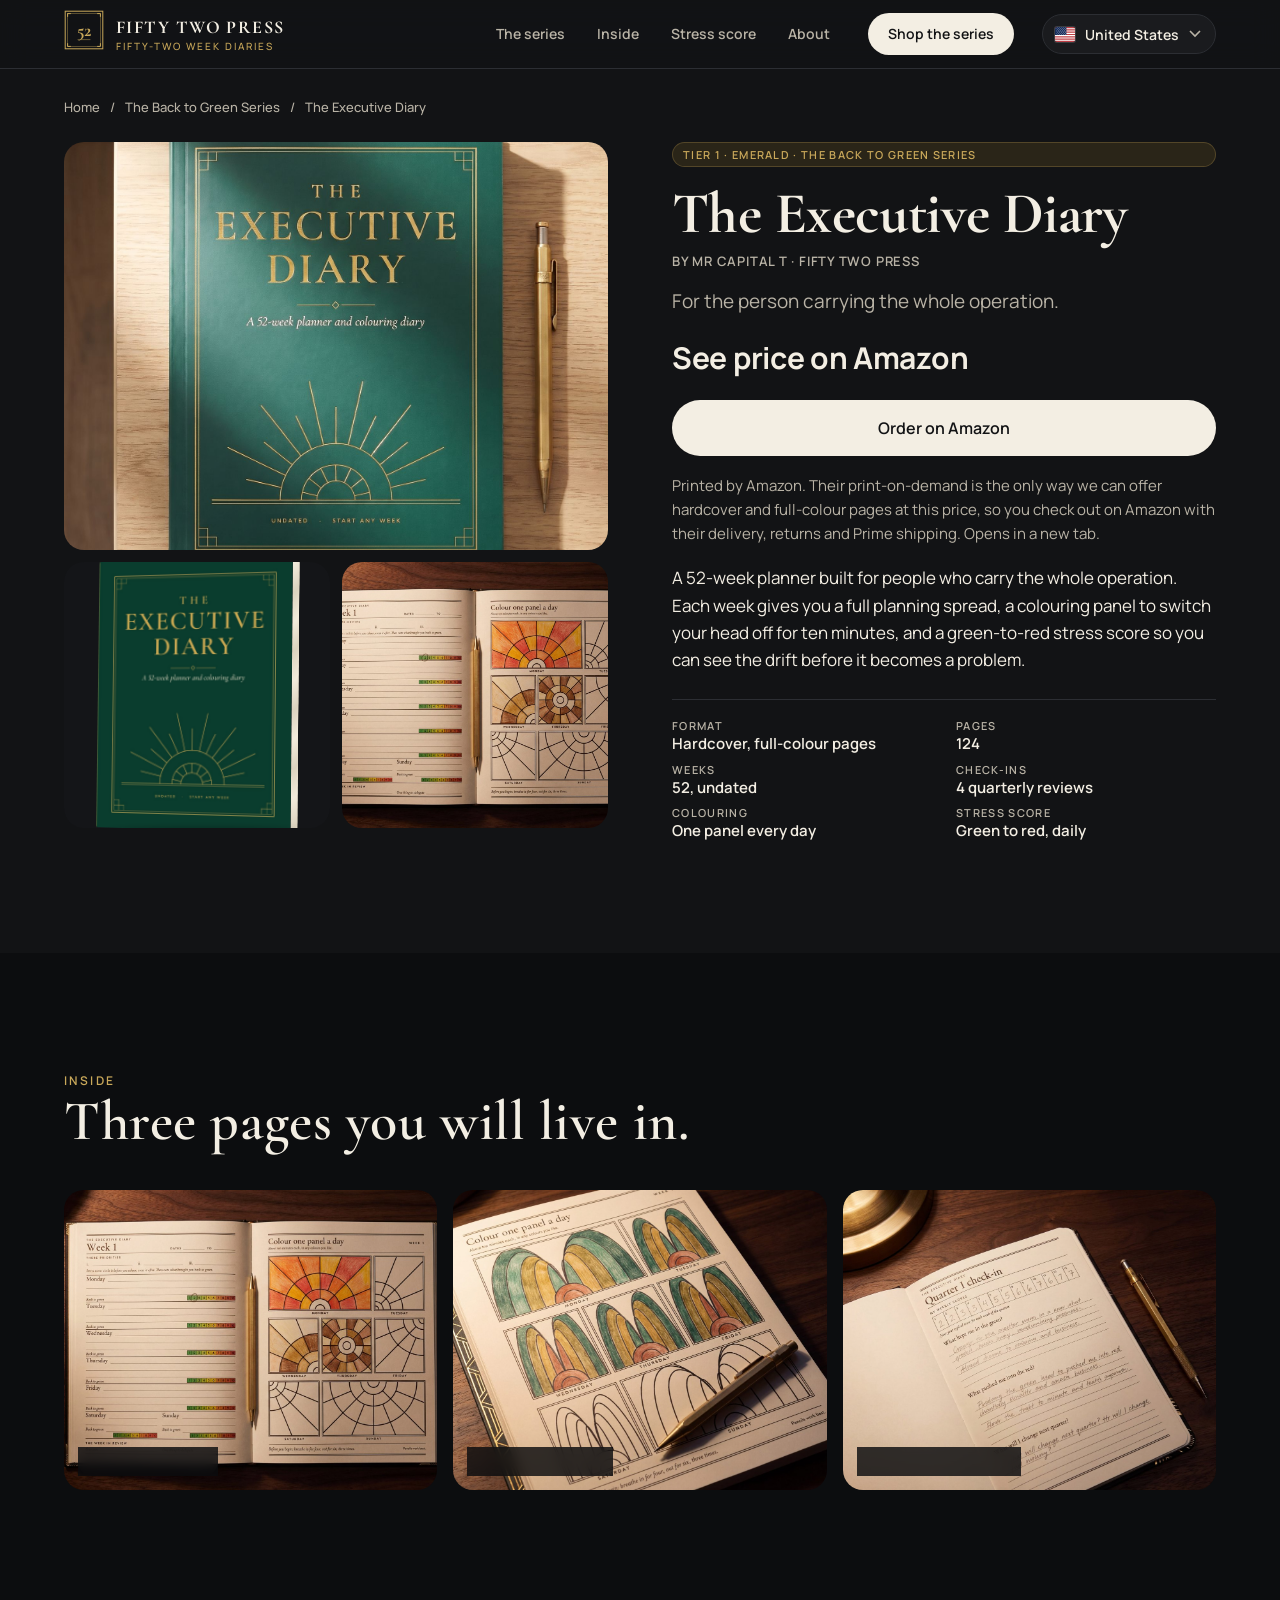
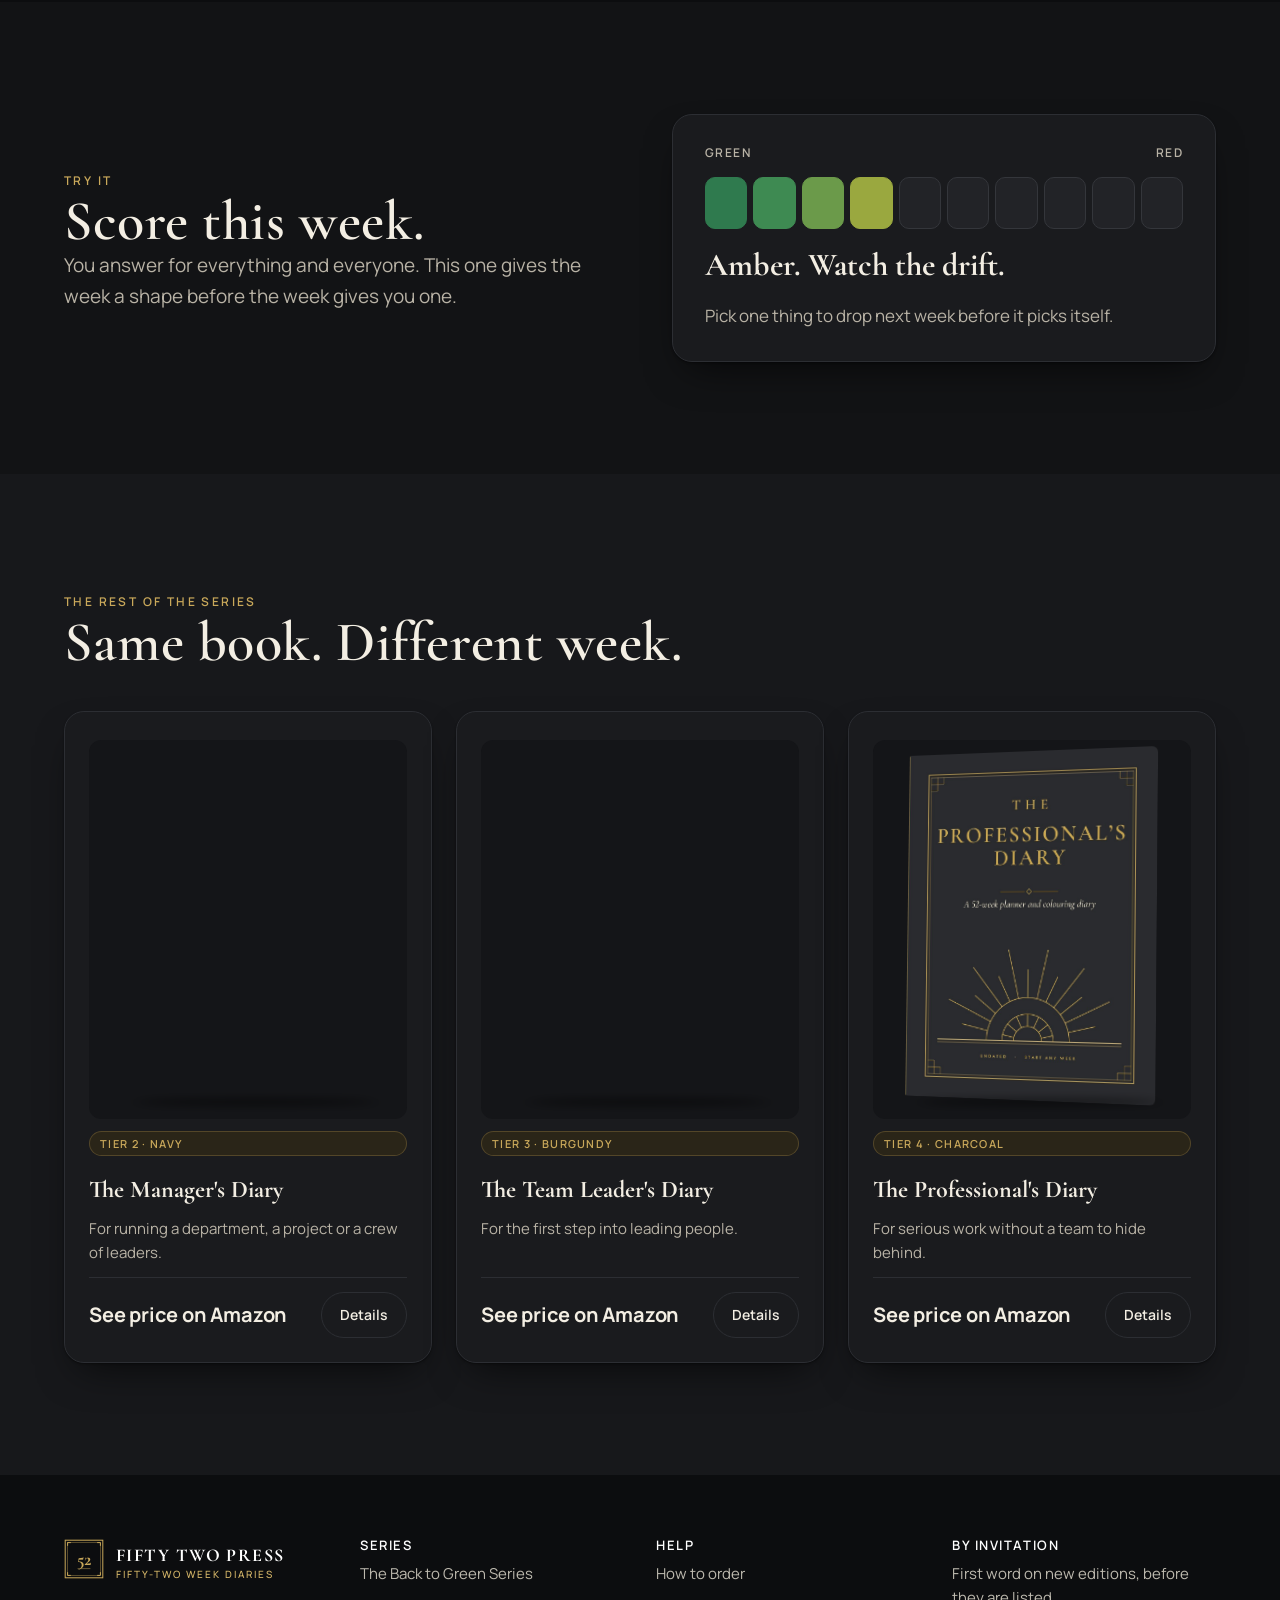
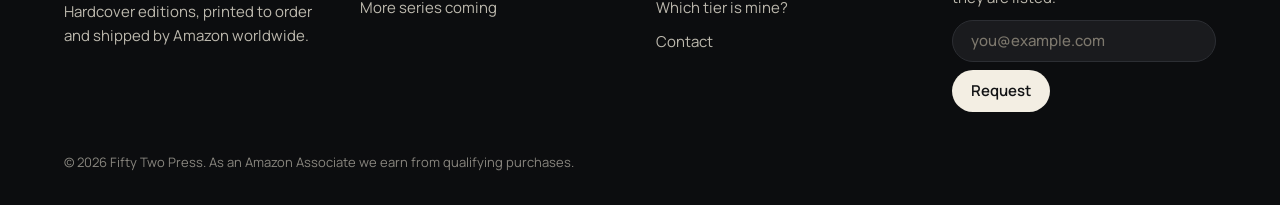
==== commit ac5fc531: "Natural-light photography across site and content bank; US Associates tag Co-Authored-By: Claude Fab" ====
--- a/diaries/executive/index.html
+++ b/diaries/executive/index.html
@@ -53,4 +53,4 @@
 <div style="display:flex;flex-direction:column;gap:10px"><strong>Help</strong><a href="/#faq">How to order</a><a href="/#faq">Which tier is mine?</a><a href="mailto:hello@fiftytwopress.com">Contact</a></div>
 <div style="display:flex;flex-direction:column;gap:10px"><strong>By invitation</strong><span>First word on new editions, before they are listed.</span>
 <form action="mailto:hello@fiftytwopress.com" method="get" style="display:flex;gap:8px;flex-wrap:wrap"><label for="news-email" class="sr-only">Email address</label><input id="news-email" name="subject" type="email" class="input" placeholder="you@example.com" required style="flex:1 1 160px;min-height:42px"><button type="submit" class="cta-notify" style="min-height:42px;padding:0 18px">Request</button></form></div>
-</div><div class="wrap" style="padding-bottom:32px;font-size:13px;opacity:.7">&copy; 2026 Fifty Two Press. As an Amazon Associate we earn from qualifying purchases.</div></footer></div><script id="store-config" type="application/json">{"stores":[{"code":"AU","label":"Australia","domain":"amazon.com.au","tag":"fiftytwopress-22","cur":"AUD"},{"code":"US","label":"United States","domain":"amazon.com","tag":"","cur":"USD"},{"code":"GB","label":"United Kingdom","domain":"amazon.co.uk","tag":"","cur":"GBP"},{"code":"CA","label":"Canada","domain":"amazon.ca","tag":"","cur":"CAD"},{"code":"DE","label":"Germany","domain":"amazon.de","tag":"","cur":"EUR"},{"code":"FR","label":"France","domain":"amazon.fr","tag":"","cur":"EUR"},{"code":"IT","label":"Italy","domain":"amazon.it","tag":"","cur":"EUR"},{"code":"ES","label":"Spain","domain":"amazon.es","tag":"","cur":"EUR"},{"code":"NL","label":"Netherlands","domain":"amazon.nl","tag":"","cur":"EUR"},{"code":"JP","label":"Japan","domain":"amazon.co.jp","tag":"","cur":"JPY"}],"prices":{}}</script><script src="/assets/site.js" defer></script></body></html>+</div><div class="wrap" style="padding-bottom:32px;font-size:13px;opacity:.7">&copy; 2026 Fifty Two Press. As an Amazon Associate we earn from qualifying purchases.</div></footer></div><script id="store-config" type="application/json">{"stores":[{"code":"AU","label":"Australia","domain":"amazon.com.au","tag":"fiftytwopress-22","cur":"AUD"},{"code":"US","label":"United States","domain":"amazon.com","tag":"fiftytwopress-20","cur":"USD"},{"code":"GB","label":"United Kingdom","domain":"amazon.co.uk","tag":"","cur":"GBP"},{"code":"CA","label":"Canada","domain":"amazon.ca","tag":"","cur":"CAD"},{"code":"DE","label":"Germany","domain":"amazon.de","tag":"","cur":"EUR"},{"code":"FR","label":"France","domain":"amazon.fr","tag":"","cur":"EUR"},{"code":"IT","label":"Italy","domain":"amazon.it","tag":"","cur":"EUR"},{"code":"ES","label":"Spain","domain":"amazon.es","tag":"","cur":"EUR"},{"code":"NL","label":"Netherlands","domain":"amazon.nl","tag":"","cur":"EUR"},{"code":"JP","label":"Japan","domain":"amazon.co.jp","tag":"","cur":"JPY"}],"prices":{}}</script><script src="/assets/site.js" defer></script></body></html>
--- a/assets/site.css
+++ b/assets/site.css
@@ -173,3 +173,9 @@
 .bento figcaption{background:rgba(12,13,15,.82)}
 .author{background:var(--c-surface)}
 hr.rule{border:0;height:1px;background:linear-gradient(90deg,transparent,var(--c-gold),transparent);margin:0 auto;max-width:320px}
+.hero{min-height:min(74vh,680px)}
+.hero>img{object-position:88% 55%}
+.hero-panel{max-width:540px;padding:34px 38px}
+.hero-panel .h1{font-size:clamp(36px,4.4vw,56px)}
+.hero-panel .lede{font-size:16px;line-height:1.6}
+@media (min-width:1300px){.hero .wrap{padding-left:40px}}
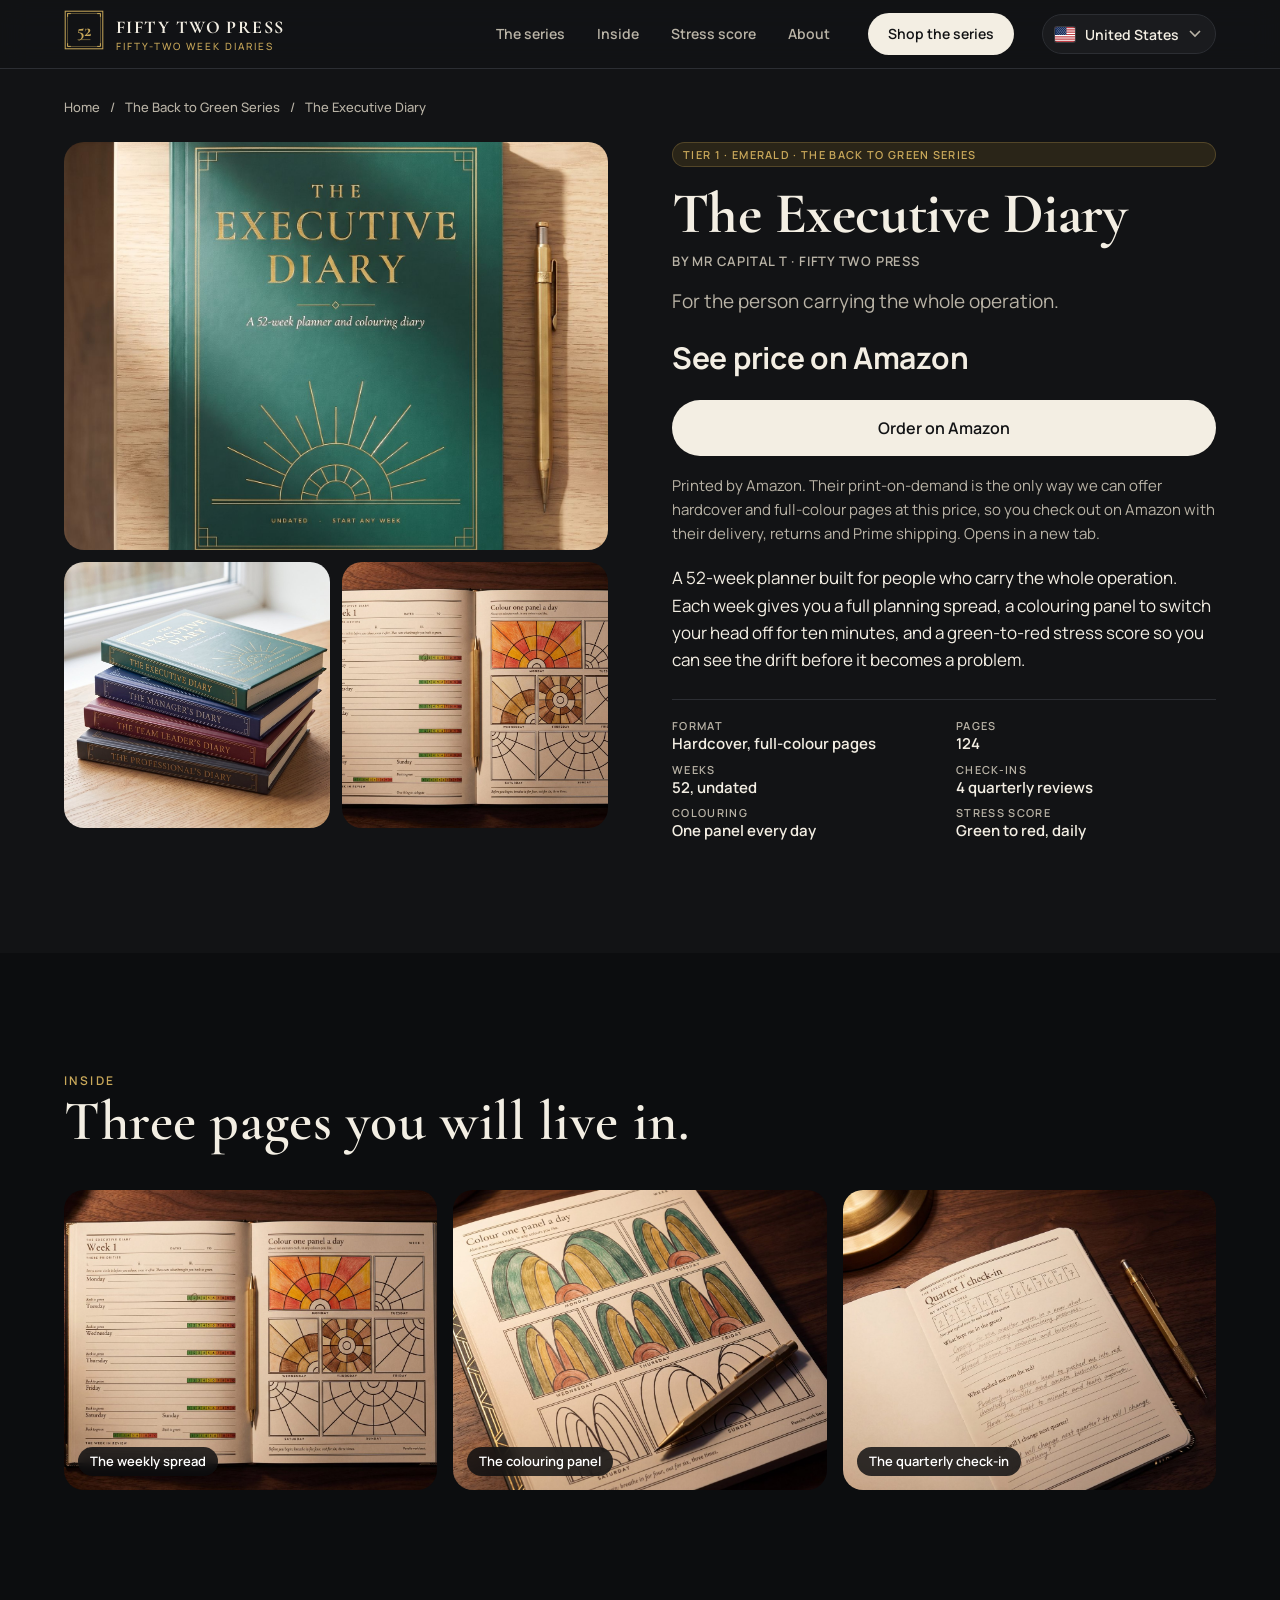
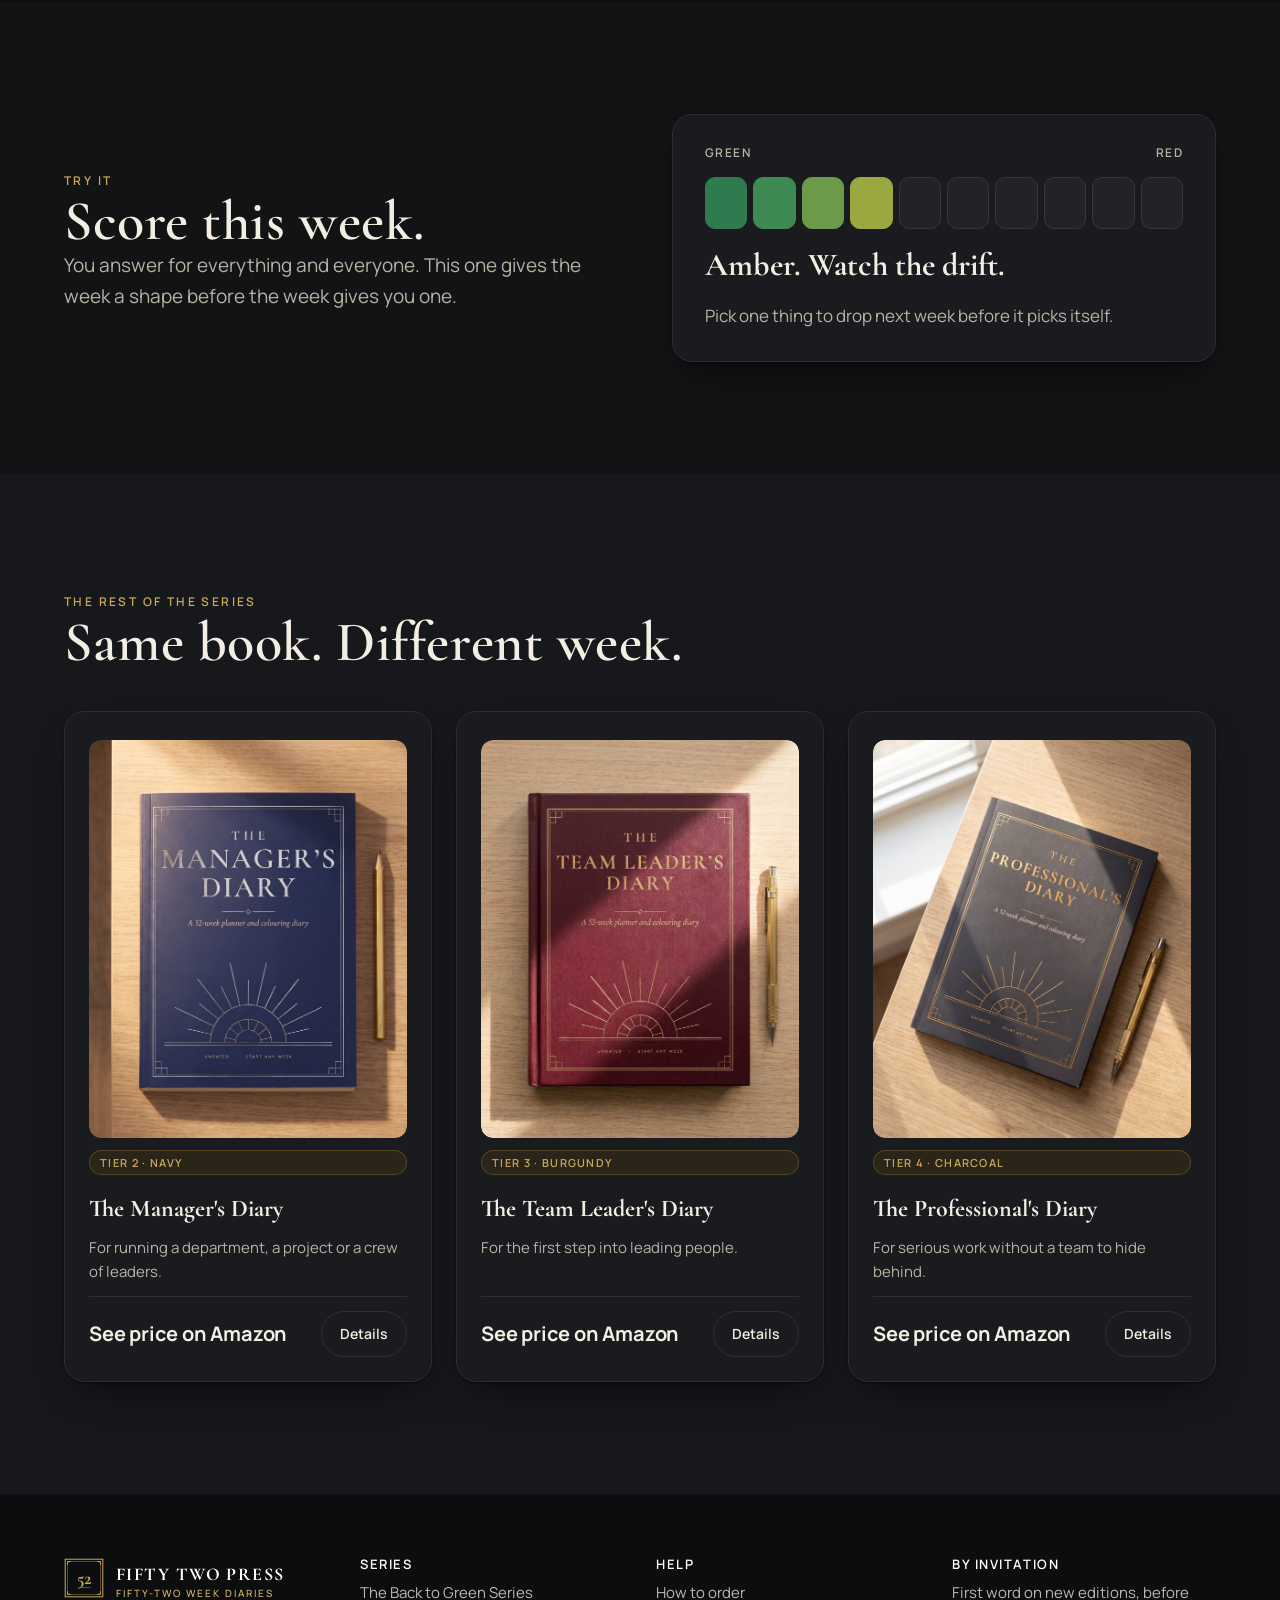
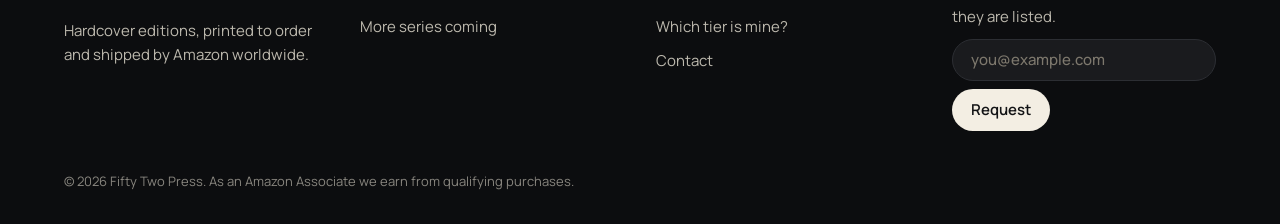
==== commit bbdaeace: "Series cards and product pages use the new photography instead of CSS books" ====
--- a/diaries/executive/index.html
+++ b/diaries/executive/index.html
@@ -15,7 +15,7 @@
 <nav class="crumbs" aria-label="Breadcrumb"><a href="/">Home</a><span aria-hidden="true">/</span><a href="/#series">The Back to Green Series</a><span aria-hidden="true">/</span><span aria-current="page">The Executive Diary</span></nav>
 <div class="split" style="margin-top:28px;align-items:flex-start">
 <div class="gallery"><figure><img src="/assets/photos/flat-executive.jpg" alt="The Executive Diary on a desk with a pencil"></figure>
-<figure class="bookpad"><div class="book" style="--cover:#0E3A2A;--d:28px;"><div class="bk"><img src="/assets/covers/executive.jpg" alt="The Executive Diary, emerald cover" loading="lazy"><div class="spine" aria-hidden="true"><span>The Executive Diary</span></div><div class="back" aria-hidden="true"></div><div class="edge"></div><div class="top"></div><div class="bottom"></div></div><div class="sh"></div></div></figure>
+<figure><img src="/assets/photos/stack.jpg" alt="The four Back to Green diaries stacked by a window" loading="lazy"></figure>
 <figure><img src="/assets/photos/spread.jpg" alt="The weekly planning spread" loading="lazy"></figure></div>
 <div style="display:flex;flex-direction:column;gap:18px">
 <span class="badge">Tier 1 &middot; Emerald &middot; The Back to Green Series</span>
@@ -40,11 +40,11 @@
 <div aria-live="polite" class="verdict" data-verdict>Amber. Watch the drift.</div><p class="muted" data-advice>Pick one thing to drop next week before it picks itself.</p></div></div></div></section>
 
 <section class="sec" aria-labelledby="oth-h" style="background:var(--c-soft)"><div class="wrap"><div class="rv"><span class="eyebrow">The rest of the series</span><h2 id="oth-h" class="h2">Same book. Different week.</h2></div>
-<div class="grid g3" style="margin-top:40px"><article class="tier rv"><a href="/diaries/manager/" aria-label="The Manager&#x27;s Diary, see details"><div class="book" style="--cover:#0B1A3A;"><div class="bk"><img src="/assets/covers/manager.jpg" alt="The Manager&#x27;s Diary, navy cover" loading="lazy"><div class="spine" aria-hidden="true"><span>The Manager&#x27;s Diary</span></div><div class="back" aria-hidden="true"></div><div class="edge"></div><div class="top"></div><div class="bottom"></div></div><div class="sh"></div></div></a>
+<div class="grid g3" style="margin-top:40px"><article class="tier rv"><a href="/diaries/manager/" aria-label="The Manager&#x27;s Diary, see details" class="photo-link"><img class="cardphoto" src="/assets/photos/flat-manager.jpg" alt="The Manager&#x27;s Diary, navy hardcover on a desk in window light" loading="lazy"></a>
 <span class="badge">Tier 2 &middot; Navy</span><h3 class="h3">The Manager&#x27;s Diary</h3><p class="who">For running a department, a project or a crew of leaders.</p>
-<div class="row"><span class="price" data-price="manager">See price on Amazon</span><a href="/diaries/manager/" class="cta-read">Details</a></div></article><article class="tier rv"><a href="/diaries/team-leader/" aria-label="The Team Leader&#x27;s Diary, see details"><div class="book" style="--cover:#3A0E16;"><div class="bk"><img src="/assets/covers/team-leader.jpg" alt="The Team Leader&#x27;s Diary, burgundy cover" loading="lazy"><div class="spine" aria-hidden="true"><span>The Team Leader&#x27;s Diary</span></div><div class="back" aria-hidden="true"></div><div class="edge"></div><div class="top"></div><div class="bottom"></div></div><div class="sh"></div></div></a>
+<div class="row"><span class="price" data-price="manager">See price on Amazon</span><a href="/diaries/manager/" class="cta-read">Details</a></div></article><article class="tier rv"><a href="/diaries/team-leader/" aria-label="The Team Leader&#x27;s Diary, see details" class="photo-link"><img class="cardphoto" src="/assets/photos/flat-team-leader.jpg" alt="The Team Leader&#x27;s Diary, burgundy hardcover on a desk in window light" loading="lazy"></a>
 <span class="badge">Tier 3 &middot; Burgundy</span><h3 class="h3">The Team Leader&#x27;s Diary</h3><p class="who">For the first step into leading people.</p>
-<div class="row"><span class="price" data-price="team-leader">See price on Amazon</span><a href="/diaries/team-leader/" class="cta-read">Details</a></div></article><article class="tier rv"><a href="/diaries/professional/" aria-label="The Professional&#x27;s Diary, see details"><div class="book" style="--cover:#1A1B1E;"><div class="bk"><img src="/assets/covers/professional.jpg" alt="The Professional&#x27;s Diary, charcoal cover" loading="lazy"><div class="spine" aria-hidden="true"><span>The Professional&#x27;s Diary</span></div><div class="back" aria-hidden="true"></div><div class="edge"></div><div class="top"></div><div class="bottom"></div></div><div class="sh"></div></div></a>
+<div class="row"><span class="price" data-price="team-leader">See price on Amazon</span><a href="/diaries/team-leader/" class="cta-read">Details</a></div></article><article class="tier rv"><a href="/diaries/professional/" aria-label="The Professional&#x27;s Diary, see details" class="photo-link"><img class="cardphoto" src="/assets/photos/flat-professional.jpg" alt="The Professional&#x27;s Diary, charcoal hardcover on a desk in window light" loading="lazy"></a>
 <span class="badge">Tier 4 &middot; Charcoal</span><h3 class="h3">The Professional&#x27;s Diary</h3><p class="who">For serious work without a team to hide behind.</p>
 <div class="row"><span class="price" data-price="professional">See price on Amazon</span><a href="/diaries/professional/" class="cta-read">Details</a></div></article></div></div></section>
 <div class="buybar" aria-label="Buy"><span class="price" data-price="executive">See price on Amazon</span><a href="https://www.amazon.com.au/dp/B0HNHPQP2W?tag=fiftytwopress-22" class="cta-amazon-big buy" data-asin="B0HNHPQP2W" rel="sponsored noopener" target="_blank">Order on Amazon</a></div></main><footer class="footer"><div class="wrap grid g4" style="padding-top:64px;padding-bottom:40px;gap:32px">
--- a/assets/site.css
+++ b/assets/site.css
@@ -179,3 +179,7 @@
 .hero-panel .h1{font-size:clamp(36px,4.4vw,56px)}
 .hero-panel .lede{font-size:16px;line-height:1.6}
 @media (min-width:1300px){.hero .wrap{padding-left:40px}}
+.tier>a.photo-link{padding:0;background:none;border-radius:var(--r-sm);overflow:hidden}
+.cardphoto{width:100%;aspect-ratio:4/5;object-fit:cover;display:block;border-radius:var(--r-sm);transition:transform .6s cubic-bezier(.2,.7,.2,1)}
+.tier:hover .cardphoto{transform:scale(1.03)}
+.tier.feature>a.photo-link{flex:0 0 40%}
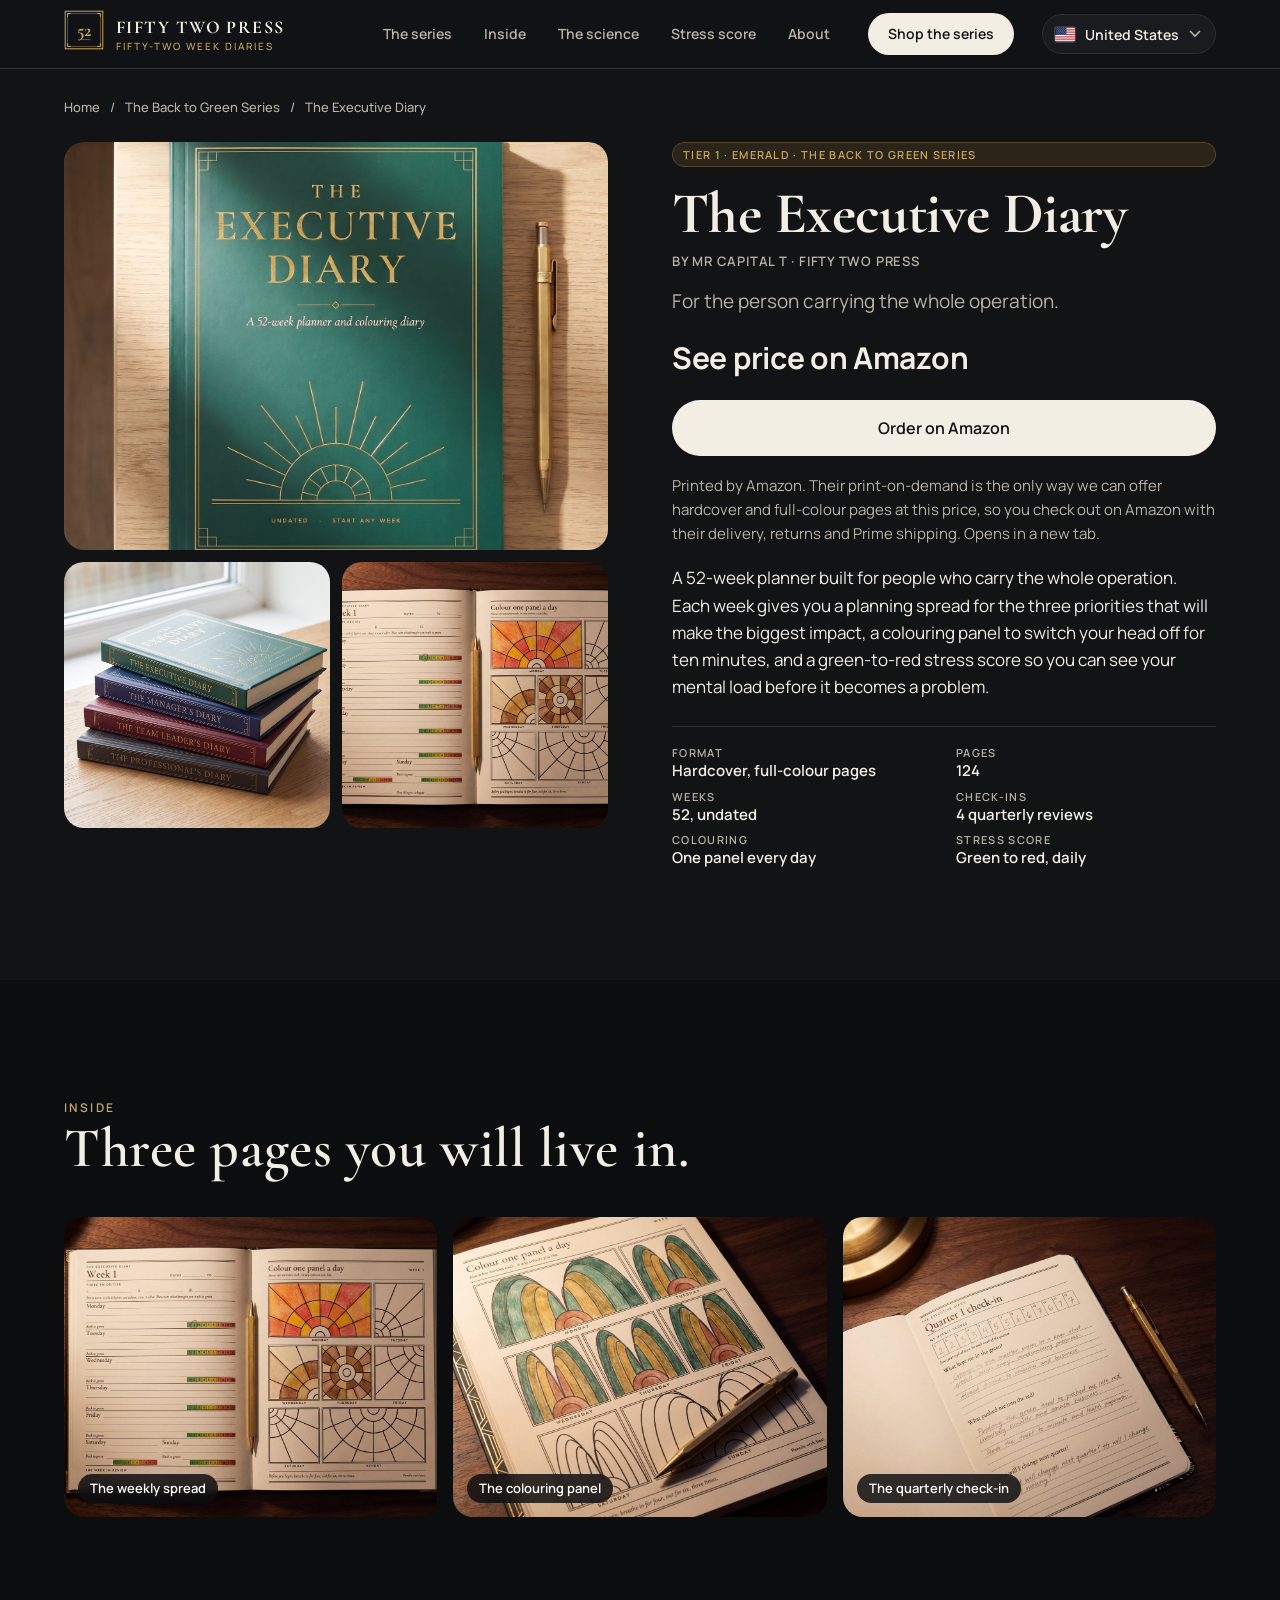
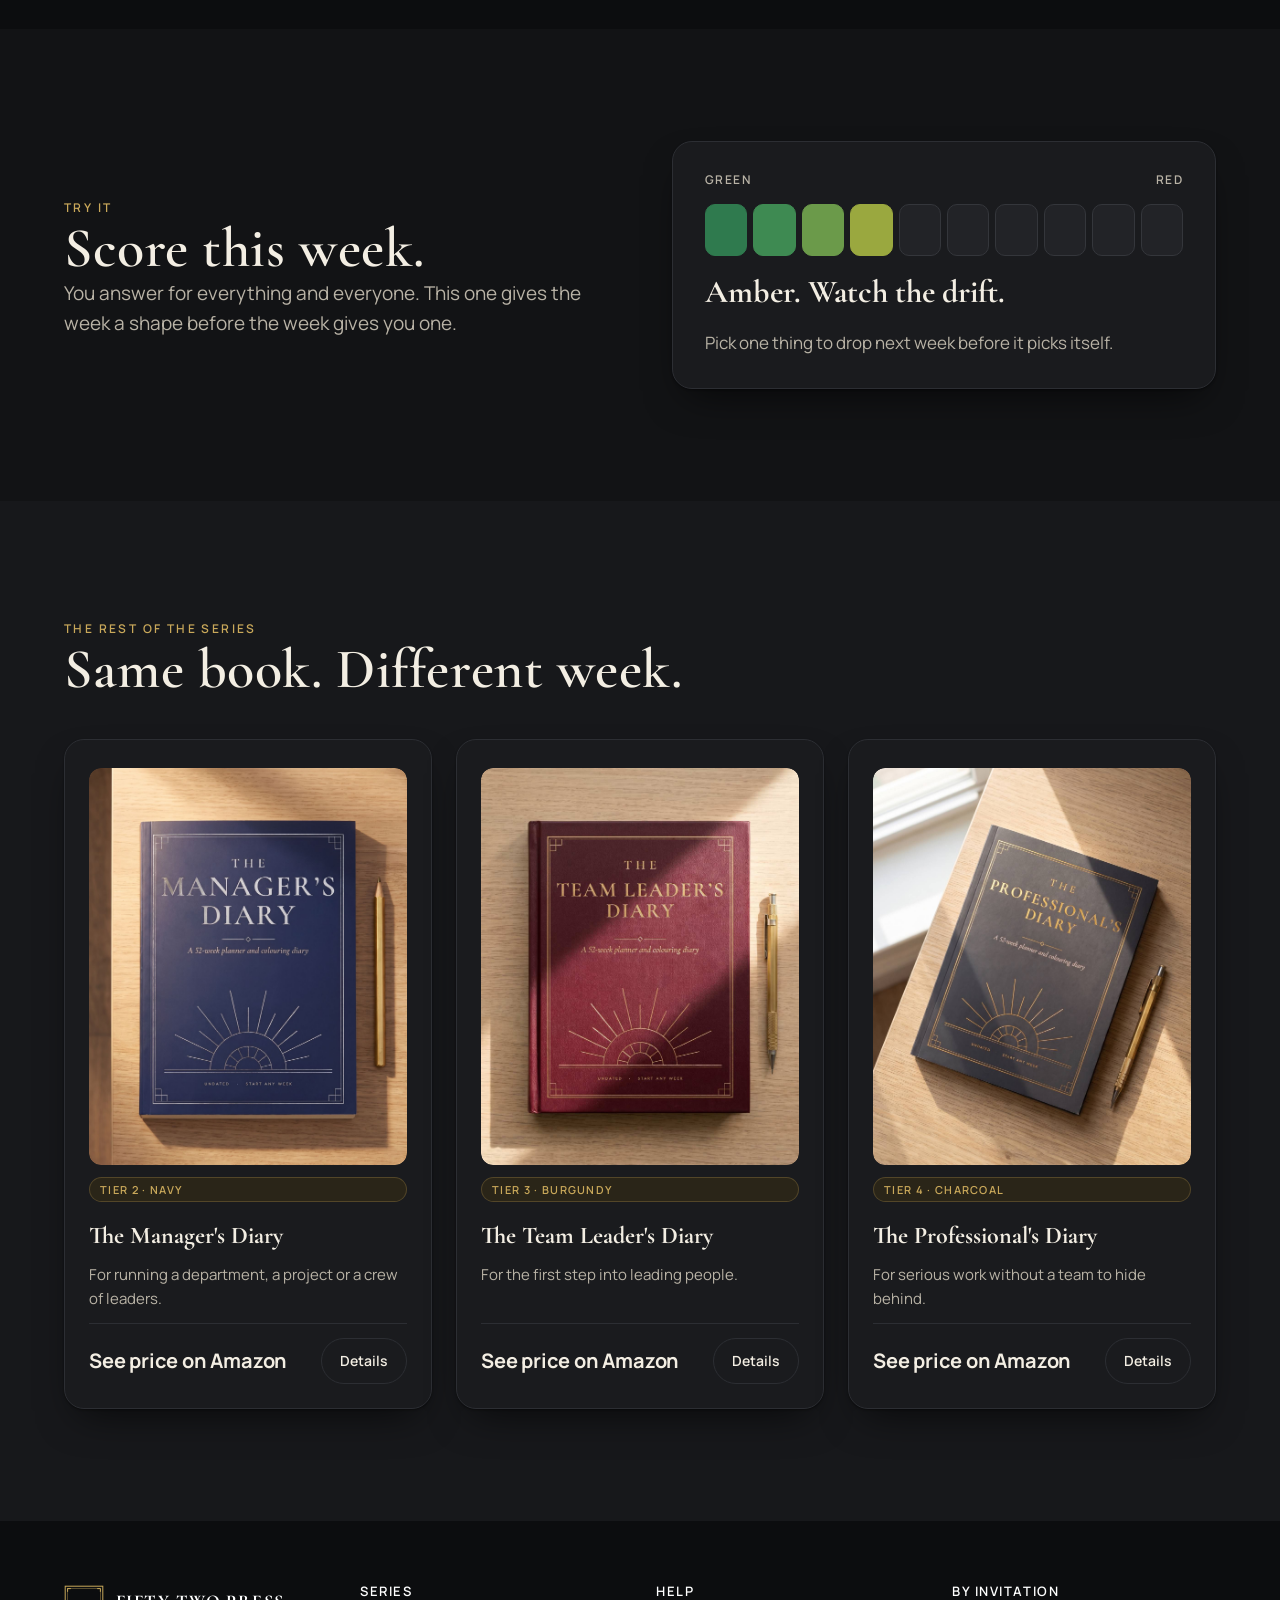
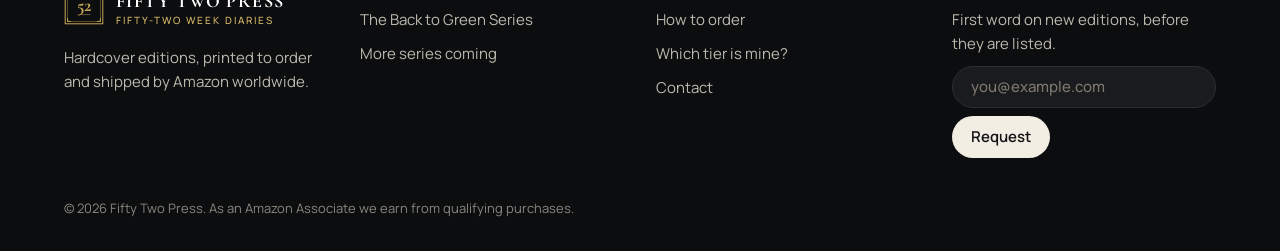
==== commit 93c37120: "Add The science section; stress, mental load and priorities language Co-Authored-By: Claude Fable 5." ====
--- a/diaries/executive/index.html
+++ b/diaries/executive/index.html
@@ -1,14 +1,14 @@
 <!doctype html>
 <html lang="en-AU"><head><meta charset="utf-8"><meta name="viewport" content="width=device-width,initial-scale=1">
-<title>The Executive Diary | Fifty Two Press</title><meta name="description" content="A 52-week planner built for people who carry the whole operation. Each week gives you a full planning spread, a colouring panel to switch your head off for ten minutes, and a green-to-red stress score so you can see the drift before it becomes a problem."><link rel="canonical" href="https://fiftytwopress.com/diaries/executive/">
-<meta property="og:title" content="The Executive Diary | Fifty Two Press"><meta property="og:description" content="A 52-week planner built for people who carry the whole operation. Each week gives you a full planning spread, a colouring panel to switch your head off for ten minutes, and a green-to-red stress score so you can see the drift before it becomes a problem."><meta property="og:image" content="https://fiftytwopress.com/assets/brand/og.jpg"><meta property="og:url" content="https://fiftytwopress.com/diaries/executive/"><meta property="og:type" content="website"><meta name="twitter:card" content="summary_large_image">
+<title>The Executive Diary | Fifty Two Press</title><meta name="description" content="A 52-week planner built for people who carry the whole operation. Each week gives you a planning spread for the three priorities that will make the biggest impact, a colouring panel to switch your head off for ten minutes, and a green-to-red stress score so you can see your mental load before it becomes a problem."><link rel="canonical" href="https://fiftytwopress.com/diaries/executive/">
+<meta property="og:title" content="The Executive Diary | Fifty Two Press"><meta property="og:description" content="A 52-week planner built for people who carry the whole operation. Each week gives you a planning spread for the three priorities that will make the biggest impact, a colouring panel to switch your head off for ten minutes, and a green-to-red stress score so you can see your mental load before it becomes a problem."><meta property="og:image" content="https://fiftytwopress.com/assets/brand/og.jpg"><meta property="og:url" content="https://fiftytwopress.com/diaries/executive/"><meta property="og:type" content="website"><meta name="twitter:card" content="summary_large_image">
 <link rel="icon" href="/assets/brand/favicon.png"><link rel="apple-touch-icon" href="/assets/brand/apple-touch-icon.png">
 <link rel="preconnect" href="https://fonts.googleapis.com"><link rel="preconnect" href="https://fonts.gstatic.com" crossorigin>
 <link href="https://fonts.googleapis.com/css2?family=Cormorant+Garamond:ital,wght@0,600;0,700;1,500&family=Manrope:wght@400;500;600;700&display=swap" rel="stylesheet">
 <link rel="stylesheet" href="/assets/site.css"></head>
 <body><div class="ftp has-buybar"><header class="hdr"><div class="wrap">
 <a href="/" aria-label="Fifty Two Press home"><span class="brand"><span style="color:var(--c-gold)"><svg width="40" height="40" viewBox="0 0 100 100" aria-hidden="true"><rect x="3" y="3" width="94" height="94" fill="none" stroke="currentColor" stroke-width="2.5"/><rect x="9" y="9" width="82" height="82" fill="none" stroke="currentColor" stroke-width="1"/><path d="M9 17V9h8M83 9h8v8M91 83v8h-8M17 91H9v-8" fill="none" stroke="currentColor" stroke-width="2.5"/><text x="50" y="64" text-anchor="middle" font-family="Cormorant Garamond, serif" font-weight="700" font-size="46" letter-spacing="-1" fill="currentColor">52</text><path d="M34 74h32" stroke="currentColor" stroke-width="1.2"/></svg></span><span style="display:flex;flex-direction:column"><span class="brand-name">Fifty Two Press</span><span class="brand-sub">Fifty-two week diaries</span></span></span></a>
-<nav class="nav" aria-label="Main"><a href="/#series">The series</a><a href="/#inside">Inside</a><a href="/#score">Stress score</a><a href="/#about">About</a></nav>
+<nav class="nav" aria-label="Main"><a href="/#series">The series</a><a href="/#inside">Inside</a><a href="/#science">The science</a><a href="/#score">Stress score</a><a href="/#about">About</a></nav>
 <a href="/#series" class="cta-shop">Shop the series</a><div class="storepick"><span class="sp-label">Amazon store</span><button type="button" class="sp-btn" aria-haspopup="listbox" aria-expanded="false"><img class="sp-flag" src="/assets/flags/au.svg" alt="" width="20" height="15"><span class="sp-name">Australia</span><svg width="12" height="8" viewBox="0 0 12 8" aria-hidden="true"><path d="M1 1l5 5 5-5" fill="none" stroke="currentColor" stroke-width="1.6"/></svg></button><ul class="sp-list" role="listbox" aria-label="Choose your Amazon store" hidden><li role="option" data-code="AU" aria-selected="false"><img src="/assets/flags/au.svg" alt="" width="20" height="15"><span>Australia</span><small>amazon.com.au</small></li><li role="option" data-code="US" aria-selected="false"><img src="/assets/flags/us.svg" alt="" width="20" height="15"><span>United States</span><small>amazon.com</small></li><li role="option" data-code="GB" aria-selected="false"><img src="/assets/flags/gb.svg" alt="" width="20" height="15"><span>United Kingdom</span><small>amazon.co.uk</small></li><li role="option" data-code="CA" aria-selected="false"><img src="/assets/flags/ca.svg" alt="" width="20" height="15"><span>Canada</span><small>amazon.ca</small></li><li role="option" data-code="DE" aria-selected="false"><img src="/assets/flags/de.svg" alt="" width="20" height="15"><span>Germany</span><small>amazon.de</small></li><li role="option" data-code="FR" aria-selected="false"><img src="/assets/flags/fr.svg" alt="" width="20" height="15"><span>France</span><small>amazon.fr</small></li><li role="option" data-code="IT" aria-selected="false"><img src="/assets/flags/it.svg" alt="" width="20" height="15"><span>Italy</span><small>amazon.it</small></li><li role="option" data-code="ES" aria-selected="false"><img src="/assets/flags/es.svg" alt="" width="20" height="15"><span>Spain</span><small>amazon.es</small></li><li role="option" data-code="NL" aria-selected="false"><img src="/assets/flags/nl.svg" alt="" width="20" height="15"><span>Netherlands</span><small>amazon.nl</small></li><li role="option" data-code="JP" aria-selected="false"><img src="/assets/flags/jp.svg" alt="" width="20" height="15"><span>Japan</span><small>amazon.co.jp</small></li></ul></div>
 </div></header><main>
 <section class="sec" style="padding-top:32px"><div class="wrap">
@@ -24,7 +24,7 @@
 <div style="font-size:30px"><span class="price" data-price="executive" style="font-size:30px">See price on Amazon</span></div>
 <div style="display:flex;gap:10px;flex-wrap:wrap"><a href="https://www.amazon.com.au/dp/B0HNHPQP2W?tag=fiftytwopress-22" class="cta-amazon-big buy" data-asin="B0HNHPQP2W" rel="sponsored noopener" target="_blank">Order on Amazon</a></div>
 <p class="muted" style="font-size:15px">Printed by Amazon. Their print-on-demand is the only way we can offer hardcover and full-colour pages at this price, so you check out on Amazon with their delivery, returns and Prime shipping. Opens in a new tab.</p>
-<p>A 52-week planner built for people who carry the whole operation. Each week gives you a full planning spread, a colouring panel to switch your head off for ten minutes, and a green-to-red stress score so you can see the drift before it becomes a problem.</p>
+<p>A 52-week planner built for people who carry the whole operation. Each week gives you a planning spread for the three priorities that will make the biggest impact, a colouring panel to switch your head off for ten minutes, and a green-to-red stress score so you can see your mental load before it becomes a problem.</p>
 <dl class="spec"><div><dt>Format</dt><dd>Hardcover, full-colour pages</dd></div><div><dt>Pages</dt><dd>124</dd></div><div><dt>Weeks</dt><dd>52, undated</dd></div><div><dt>Check-ins</dt><dd>4 quarterly reviews</dd></div><div><dt>Colouring</dt><dd>One panel every day</dd></div><div><dt>Stress score</dt><dd>Green to red, daily</dd></div></dl>
 </div></div></div></section>
 
--- a/assets/site.css
+++ b/assets/site.css
@@ -183,3 +183,13 @@
 .cardphoto{width:100%;aspect-ratio:4/5;object-fit:cover;display:block;border-radius:var(--r-sm);transition:transform .6s cubic-bezier(.2,.7,.2,1)}
 .tier:hover .cardphoto{transform:scale(1.03)}
 .tier.feature>a.photo-link{flex:0 0 40%}
+/* hero: split layout, text left on charcoal, photo right showing the full stack */
+.hero{display:grid;grid-template-columns:44% 56%;min-height:0;height:auto;background:#121315;overflow:hidden}
+.hero>img{position:relative;inset:auto;grid-column:2;width:100%;height:100%;min-height:560px;object-fit:cover;object-position:72% 50%;opacity:1}
+.hero .wrap{grid-column:1;grid-row:1;display:flex;align-items:center;padding:56px 40px 56px 64px;max-width:none;margin:0}
+.hero-panel{background:none;border:0;backdrop-filter:none;-webkit-backdrop-filter:none;padding:0;max-width:520px}
+.hero-panel .h1{font-size:clamp(36px,3.6vw,54px)}
+.hero-panel .lede{font-size:16px}
+@media (max-width:1100px){.hero{grid-template-columns:50% 50%}.hero .wrap{padding:40px 24px 40px 32px}}
+@media (max-width:760px){.hero{grid-template-columns:1fr}.hero>img{grid-column:1;grid-row:1;min-height:0;height:62vw;object-position:60% 50%}.hero .wrap{grid-column:1;grid-row:2;padding:28px 24px 36px}.hero-panel{max-width:none}}
+@media (min-width:1300px){.hero .wrap{padding-left:calc((100vw - 1200px)/2 + 24px)}}
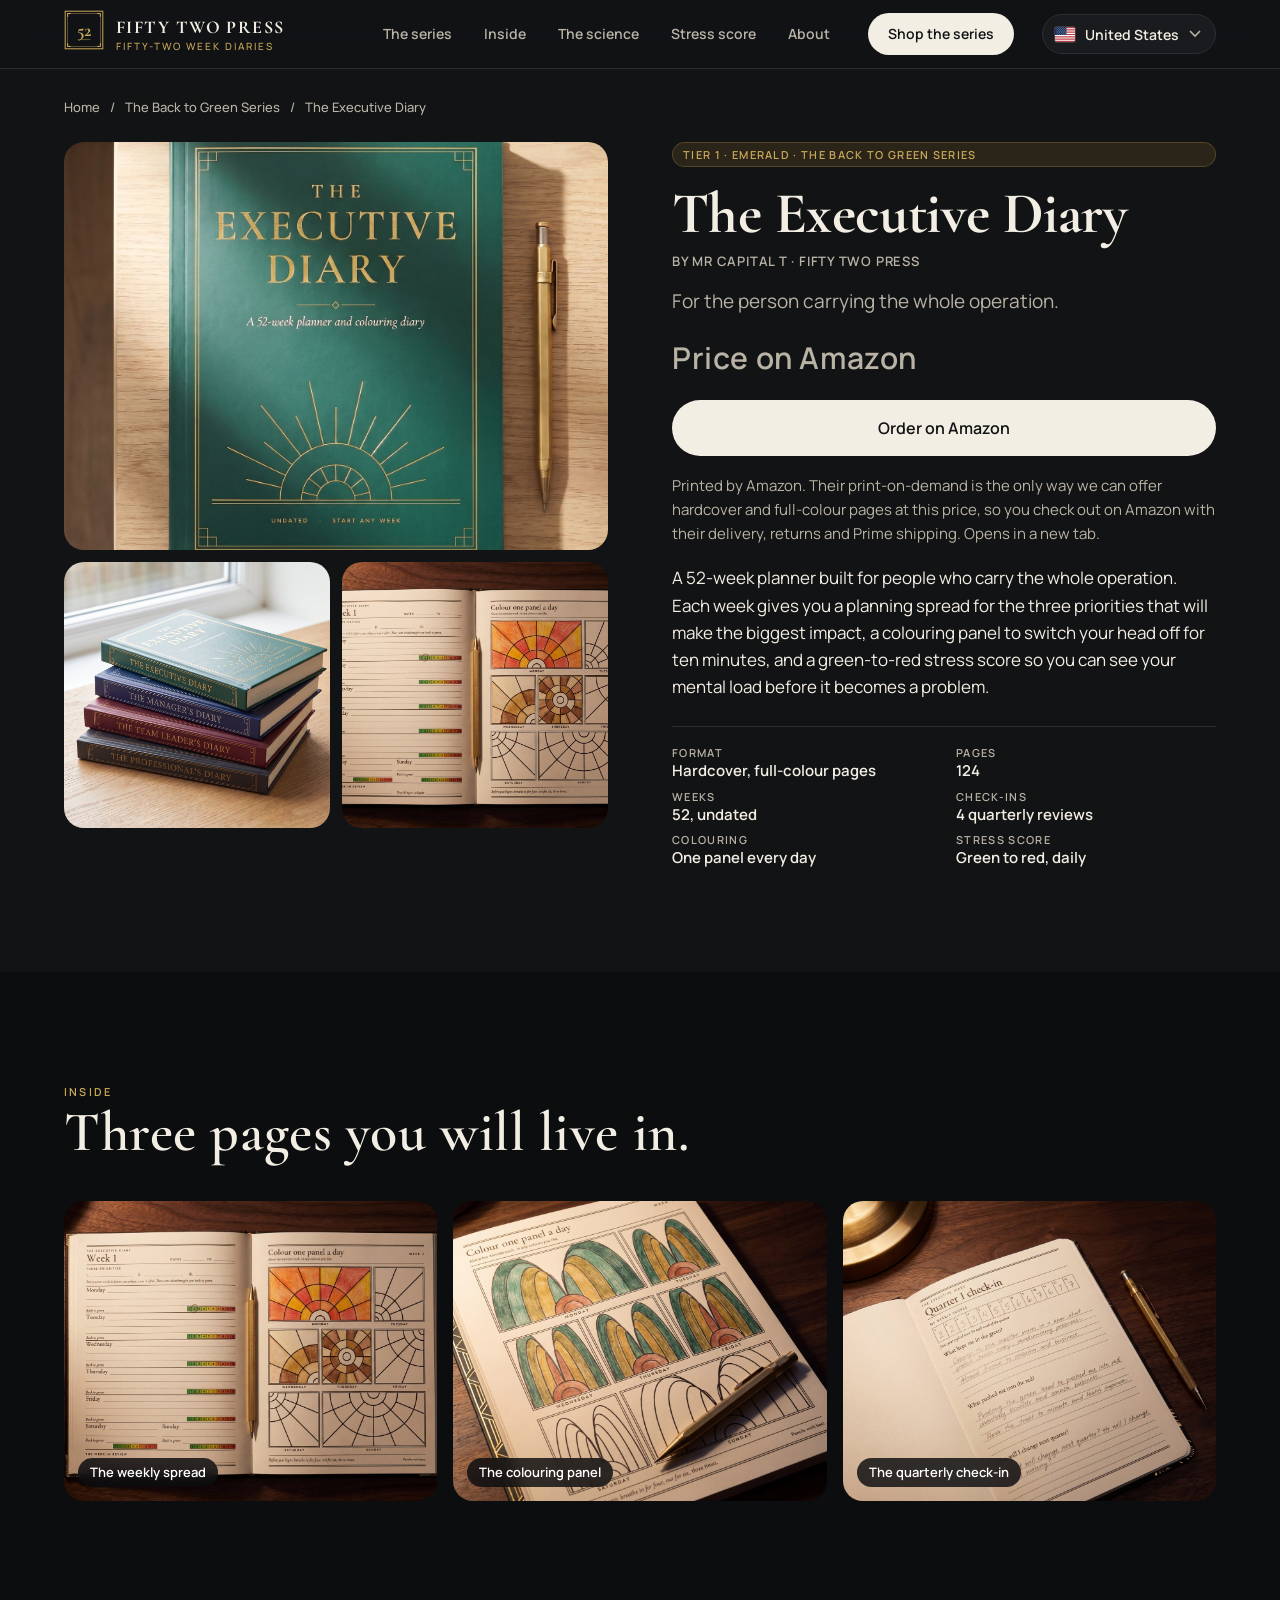
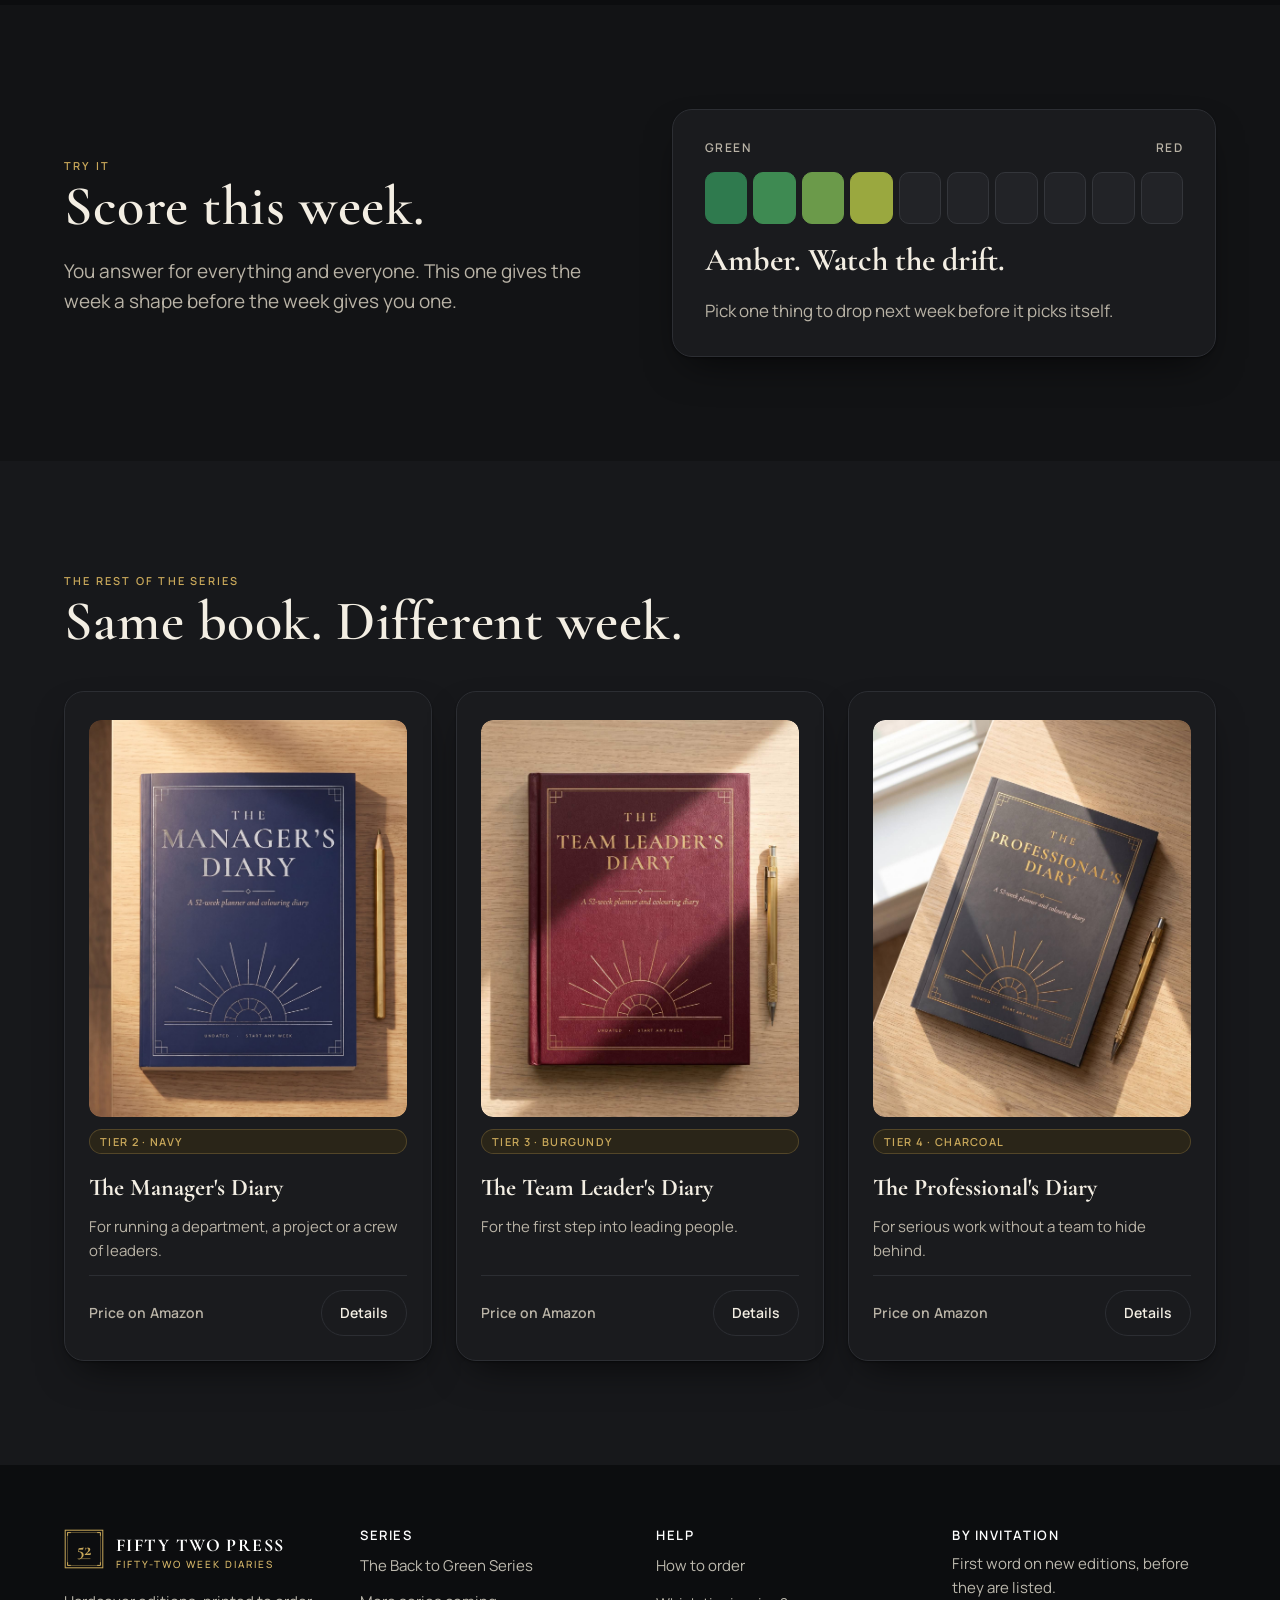
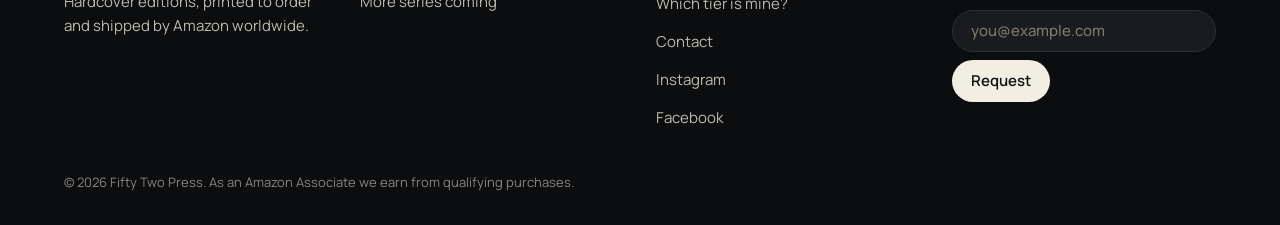
==== commit db7ae761: "UX pass: rhythm, order bar, FAQ section, nav state, a11y and performance basics Co-Authored-By: Clau" ====
--- a/diaries/executive/index.html
+++ b/diaries/executive/index.html
@@ -5,23 +5,25 @@
 <link rel="icon" href="/assets/brand/favicon.png"><link rel="apple-touch-icon" href="/assets/brand/apple-touch-icon.png">
 <link rel="preconnect" href="https://fonts.googleapis.com"><link rel="preconnect" href="https://fonts.gstatic.com" crossorigin>
 <link href="https://fonts.googleapis.com/css2?family=Cormorant+Garamond:ital,wght@0,600;0,700;1,500&family=Manrope:wght@400;500;600;700&display=swap" rel="stylesheet">
+<meta name="theme-color" content="#121315"><meta name="color-scheme" content="dark">
+<link rel="preload" as="image" href="/assets/photos/hero.jpg" fetchpriority="high">
 <link rel="stylesheet" href="/assets/site.css"></head>
-<body><div class="ftp has-buybar"><header class="hdr"><div class="wrap">
+<body><a class="skip" href="#main">Skip to content</a><div class="ftp has-buybar"><header class="hdr"><div class="wrap">
 <a href="/" aria-label="Fifty Two Press home"><span class="brand"><span style="color:var(--c-gold)"><svg width="40" height="40" viewBox="0 0 100 100" aria-hidden="true"><rect x="3" y="3" width="94" height="94" fill="none" stroke="currentColor" stroke-width="2.5"/><rect x="9" y="9" width="82" height="82" fill="none" stroke="currentColor" stroke-width="1"/><path d="M9 17V9h8M83 9h8v8M91 83v8h-8M17 91H9v-8" fill="none" stroke="currentColor" stroke-width="2.5"/><text x="50" y="64" text-anchor="middle" font-family="Cormorant Garamond, serif" font-weight="700" font-size="46" letter-spacing="-1" fill="currentColor">52</text><path d="M34 74h32" stroke="currentColor" stroke-width="1.2"/></svg></span><span style="display:flex;flex-direction:column"><span class="brand-name">Fifty Two Press</span><span class="brand-sub">Fifty-two week diaries</span></span></span></a>
 <nav class="nav" aria-label="Main"><a href="/#series">The series</a><a href="/#inside">Inside</a><a href="/#science">The science</a><a href="/#score">Stress score</a><a href="/#about">About</a></nav>
 <a href="/#series" class="cta-shop">Shop the series</a><div class="storepick"><span class="sp-label">Amazon store</span><button type="button" class="sp-btn" aria-haspopup="listbox" aria-expanded="false"><img class="sp-flag" src="/assets/flags/au.svg" alt="" width="20" height="15"><span class="sp-name">Australia</span><svg width="12" height="8" viewBox="0 0 12 8" aria-hidden="true"><path d="M1 1l5 5 5-5" fill="none" stroke="currentColor" stroke-width="1.6"/></svg></button><ul class="sp-list" role="listbox" aria-label="Choose your Amazon store" hidden><li role="option" data-code="AU" aria-selected="false"><img src="/assets/flags/au.svg" alt="" width="20" height="15"><span>Australia</span><small>amazon.com.au</small></li><li role="option" data-code="US" aria-selected="false"><img src="/assets/flags/us.svg" alt="" width="20" height="15"><span>United States</span><small>amazon.com</small></li><li role="option" data-code="GB" aria-selected="false"><img src="/assets/flags/gb.svg" alt="" width="20" height="15"><span>United Kingdom</span><small>amazon.co.uk</small></li><li role="option" data-code="CA" aria-selected="false"><img src="/assets/flags/ca.svg" alt="" width="20" height="15"><span>Canada</span><small>amazon.ca</small></li><li role="option" data-code="DE" aria-selected="false"><img src="/assets/flags/de.svg" alt="" width="20" height="15"><span>Germany</span><small>amazon.de</small></li><li role="option" data-code="FR" aria-selected="false"><img src="/assets/flags/fr.svg" alt="" width="20" height="15"><span>France</span><small>amazon.fr</small></li><li role="option" data-code="IT" aria-selected="false"><img src="/assets/flags/it.svg" alt="" width="20" height="15"><span>Italy</span><small>amazon.it</small></li><li role="option" data-code="ES" aria-selected="false"><img src="/assets/flags/es.svg" alt="" width="20" height="15"><span>Spain</span><small>amazon.es</small></li><li role="option" data-code="NL" aria-selected="false"><img src="/assets/flags/nl.svg" alt="" width="20" height="15"><span>Netherlands</span><small>amazon.nl</small></li><li role="option" data-code="JP" aria-selected="false"><img src="/assets/flags/jp.svg" alt="" width="20" height="15"><span>Japan</span><small>amazon.co.jp</small></li></ul></div>
-</div></header><main>
+</div></header><main id="main">
 <section class="sec" style="padding-top:32px"><div class="wrap">
 <nav class="crumbs" aria-label="Breadcrumb"><a href="/">Home</a><span aria-hidden="true">/</span><a href="/#series">The Back to Green Series</a><span aria-hidden="true">/</span><span aria-current="page">The Executive Diary</span></nav>
-<div class="split" style="margin-top:28px;align-items:flex-start">
+<div class="split pdp" style="margin-top:28px;align-items:flex-start">
 <div class="gallery"><figure><img src="/assets/photos/flat-executive.jpg" alt="The Executive Diary on a desk with a pencil"></figure>
 <figure><img src="/assets/photos/stack.jpg" alt="The four Back to Green diaries stacked by a window" loading="lazy"></figure>
 <figure><img src="/assets/photos/spread.jpg" alt="The weekly planning spread" loading="lazy"></figure></div>
-<div style="display:flex;flex-direction:column;gap:18px">
+<div class="buycol" style="display:flex;flex-direction:column;gap:18px">
 <span class="badge">Tier 1 &middot; Emerald &middot; The Back to Green Series</span>
 <h1 class="h1" style="font-size:clamp(36px,4.6vw,58px)">The Executive Diary</h1><span class="byline">by Mr Capital T &middot; Fifty Two Press</span>
 <p class="lede" style="margin-top:0">For the person carrying the whole operation.</p>
-<div style="font-size:30px"><span class="price" data-price="executive" style="font-size:30px">See price on Amazon</span></div>
+<div style="font-size:30px"><span class="price" data-price="executive" style="font-size:30px">Price on Amazon</span></div>
 <div style="display:flex;gap:10px;flex-wrap:wrap"><a href="https://www.amazon.com.au/dp/B0HNHPQP2W?tag=fiftytwopress-22" class="cta-amazon-big buy" data-asin="B0HNHPQP2W" rel="sponsored noopener" target="_blank">Order on Amazon</a></div>
 <p class="muted" style="font-size:15px">Printed by Amazon. Their print-on-demand is the only way we can offer hardcover and full-colour pages at this price, so you check out on Amazon with their delivery, returns and Prime shipping. Opens in a new tab.</p>
 <p>A 52-week planner built for people who carry the whole operation. Each week gives you a planning spread for the three priorities that will make the biggest impact, a colouring panel to switch your head off for ten minutes, and a green-to-red stress score so you can see your mental load before it becomes a problem.</p>
@@ -42,15 +44,15 @@
 <section class="sec" aria-labelledby="oth-h" style="background:var(--c-soft)"><div class="wrap"><div class="rv"><span class="eyebrow">The rest of the series</span><h2 id="oth-h" class="h2">Same book. Different week.</h2></div>
 <div class="grid g3" style="margin-top:40px"><article class="tier rv"><a href="/diaries/manager/" aria-label="The Manager&#x27;s Diary, see details" class="photo-link"><img class="cardphoto" src="/assets/photos/flat-manager.jpg" alt="The Manager&#x27;s Diary, navy hardcover on a desk in window light" loading="lazy"></a>
 <span class="badge">Tier 2 &middot; Navy</span><h3 class="h3">The Manager&#x27;s Diary</h3><p class="who">For running a department, a project or a crew of leaders.</p>
-<div class="row"><span class="price" data-price="manager">See price on Amazon</span><a href="/diaries/manager/" class="cta-read">Details</a></div></article><article class="tier rv"><a href="/diaries/team-leader/" aria-label="The Team Leader&#x27;s Diary, see details" class="photo-link"><img class="cardphoto" src="/assets/photos/flat-team-leader.jpg" alt="The Team Leader&#x27;s Diary, burgundy hardcover on a desk in window light" loading="lazy"></a>
+<div class="row"><span class="price" data-price="manager">Price on Amazon</span><a href="/diaries/manager/" class="cta-read">Details</a></div></article><article class="tier rv"><a href="/diaries/team-leader/" aria-label="The Team Leader&#x27;s Diary, see details" class="photo-link"><img class="cardphoto" src="/assets/photos/flat-team-leader.jpg" alt="The Team Leader&#x27;s Diary, burgundy hardcover on a desk in window light" loading="lazy"></a>
 <span class="badge">Tier 3 &middot; Burgundy</span><h3 class="h3">The Team Leader&#x27;s Diary</h3><p class="who">For the first step into leading people.</p>
-<div class="row"><span class="price" data-price="team-leader">See price on Amazon</span><a href="/diaries/team-leader/" class="cta-read">Details</a></div></article><article class="tier rv"><a href="/diaries/professional/" aria-label="The Professional&#x27;s Diary, see details" class="photo-link"><img class="cardphoto" src="/assets/photos/flat-professional.jpg" alt="The Professional&#x27;s Diary, charcoal hardcover on a desk in window light" loading="lazy"></a>
+<div class="row"><span class="price" data-price="team-leader">Price on Amazon</span><a href="/diaries/team-leader/" class="cta-read">Details</a></div></article><article class="tier rv"><a href="/diaries/professional/" aria-label="The Professional&#x27;s Diary, see details" class="photo-link"><img class="cardphoto" src="/assets/photos/flat-professional.jpg" alt="The Professional&#x27;s Diary, charcoal hardcover on a desk in window light" loading="lazy"></a>
 <span class="badge">Tier 4 &middot; Charcoal</span><h3 class="h3">The Professional&#x27;s Diary</h3><p class="who">For serious work without a team to hide behind.</p>
-<div class="row"><span class="price" data-price="professional">See price on Amazon</span><a href="/diaries/professional/" class="cta-read">Details</a></div></article></div></div></section>
-<div class="buybar" aria-label="Buy"><span class="price" data-price="executive">See price on Amazon</span><a href="https://www.amazon.com.au/dp/B0HNHPQP2W?tag=fiftytwopress-22" class="cta-amazon-big buy" data-asin="B0HNHPQP2W" rel="sponsored noopener" target="_blank">Order on Amazon</a></div></main><footer class="footer"><div class="wrap grid g4" style="padding-top:64px;padding-bottom:40px;gap:32px">
+<div class="row"><span class="price" data-price="professional">Price on Amazon</span><a href="/diaries/professional/" class="cta-read">Details</a></div></article></div></div></section>
+<div class="buybar" aria-label="Buy"><span class="price" data-price="executive">Price on Amazon</span><a href="https://www.amazon.com.au/dp/B0HNHPQP2W?tag=fiftytwopress-22" class="cta-amazon-big buy" data-asin="B0HNHPQP2W" rel="sponsored noopener" target="_blank">Order on Amazon</a></div></main><footer class="footer"><div class="wrap grid g4" style="padding-top:64px;padding-bottom:40px;gap:32px">
 <div style="display:flex;flex-direction:column;gap:14px"><span class="brand" style="color:#fff"><span style="color:var(--c-gold)"><svg width="40" height="40" viewBox="0 0 100 100" aria-hidden="true"><rect x="3" y="3" width="94" height="94" fill="none" stroke="currentColor" stroke-width="2.5"/><rect x="9" y="9" width="82" height="82" fill="none" stroke="currentColor" stroke-width="1"/><path d="M9 17V9h8M83 9h8v8M91 83v8h-8M17 91H9v-8" fill="none" stroke="currentColor" stroke-width="2.5"/><text x="50" y="64" text-anchor="middle" font-family="Cormorant Garamond, serif" font-weight="700" font-size="46" letter-spacing="-1" fill="currentColor">52</text><path d="M34 74h32" stroke="currentColor" stroke-width="1.2"/></svg></span><span style="display:flex;flex-direction:column"><span class="brand-name">Fifty Two Press</span><span class="brand-sub">Fifty-two week diaries</span></span></span><span>Hardcover editions, printed to order and shipped by Amazon worldwide.</span></div>
 <div style="display:flex;flex-direction:column;gap:10px"><strong>Series</strong><a href="/#series">The Back to Green Series</a><span>More series coming</span></div>
-<div style="display:flex;flex-direction:column;gap:10px"><strong>Help</strong><a href="/#faq">How to order</a><a href="/#faq">Which tier is mine?</a><a href="mailto:hello@fiftytwopress.com">Contact</a></div>
+<div style="display:flex;flex-direction:column;gap:10px"><strong>Help</strong><a href="/#faq">How to order</a><a href="/#faq">Which tier is mine?</a><a href="mailto:hello@fiftytwopress.com">Contact</a><a href="https://www.instagram.com/fiftytwopress" rel="noopener" target="_blank">Instagram</a><a href="https://www.facebook.com/profile.php?id=61587081400000" rel="noopener" target="_blank">Facebook</a></div>
 <div style="display:flex;flex-direction:column;gap:10px"><strong>By invitation</strong><span>First word on new editions, before they are listed.</span>
 <form action="mailto:hello@fiftytwopress.com" method="get" style="display:flex;gap:8px;flex-wrap:wrap"><label for="news-email" class="sr-only">Email address</label><input id="news-email" name="subject" type="email" class="input" placeholder="you@example.com" required style="flex:1 1 160px;min-height:42px"><button type="submit" class="cta-notify" style="min-height:42px;padding:0 18px">Request</button></form></div>
 </div><div class="wrap" style="padding-bottom:32px;font-size:13px;opacity:.7">&copy; 2026 Fifty Two Press. As an Amazon Associate we earn from qualifying purchases.</div></footer></div><script id="store-config" type="application/json">{"stores":[{"code":"AU","label":"Australia","domain":"amazon.com.au","tag":"fiftytwopress-22","cur":"AUD"},{"code":"US","label":"United States","domain":"amazon.com","tag":"fiftytwopress-20","cur":"USD"},{"code":"GB","label":"United Kingdom","domain":"amazon.co.uk","tag":"","cur":"GBP"},{"code":"CA","label":"Canada","domain":"amazon.ca","tag":"","cur":"CAD"},{"code":"DE","label":"Germany","domain":"amazon.de","tag":"","cur":"EUR"},{"code":"FR","label":"France","domain":"amazon.fr","tag":"","cur":"EUR"},{"code":"IT","label":"Italy","domain":"amazon.it","tag":"","cur":"EUR"},{"code":"ES","label":"Spain","domain":"amazon.es","tag":"","cur":"EUR"},{"code":"NL","label":"Netherlands","domain":"amazon.nl","tag":"","cur":"EUR"},{"code":"JP","label":"Japan","domain":"amazon.co.jp","tag":"","cur":"JPY"}],"prices":{}}</script><script src="/assets/site.js" defer></script></body></html>
--- a/assets/site.css
+++ b/assets/site.css
@@ -193,3 +193,37 @@
 @media (max-width:1100px){.hero{grid-template-columns:50% 50%}.hero .wrap{padding:40px 24px 40px 32px}}
 @media (max-width:760px){.hero{grid-template-columns:1fr}.hero>img{grid-column:1;grid-row:1;min-height:0;height:62vw;object-position:60% 50%}.hero .wrap{grid-column:1;grid-row:2;padding:28px 24px 36px}.hero-panel{max-width:none}}
 @media (min-width:1300px){.hero .wrap{padding-left:calc((100vw - 1200px)/2 + 24px)}}
+.hero-sub{margin:14px 0 6px;font:500 20px/1.3 var(--f-display);font-style:italic;color:var(--c-gold)}
+.hero-panel .h1{font-size:clamp(34px,3.3vw,50px)}
+
+/* ===== UX pass ===== */
+.skip{position:absolute;left:-999px;top:8px;z-index:100;background:var(--c-gold);color:#121315;padding:10px 14px;border-radius:999px;font:600 14px var(--f-ui)}.skip:focus{left:16px}
+section[id]{scroll-margin-top:84px}
+.sec{padding:104px 0}
+.h2{margin:14px 0 0}.lede{margin-top:18px}
+.h1,.h2,.h3{text-wrap:balance}.lede,.card p,.faq p{text-wrap:pretty}
+.eyebrow{font-size:11px}
+.order-bar{display:grid;grid-template-columns:auto 1fr;gap:28px;align-items:center;margin-top:36px;padding:22px 26px;background:var(--c-surface);border:1px solid var(--c-line);border-radius:var(--r)}
+.order-bar p{margin:0;color:var(--c-text2);font-size:15px;max-width:62ch}
+.price{font:600 14px/1 var(--f-ui);color:var(--c-text2);letter-spacing:.02em}
+.tier .row{gap:14px}
+.tier .who{min-height:0}
+.card{position:relative;padding:32px 30px 30px}
+.card .num{position:absolute;top:22px;right:22px;width:34px;height:34px;border-radius:10px;background:var(--c-gold-soft);color:var(--c-gold);display:flex;align-items:center;justify-content:center;font:700 14px var(--f-ui);border:1px solid rgba(201,168,90,.25)}
+.card .h3{margin-top:10px;font-size:26px}
+.faq{max-width:none;margin:36px 0 0;display:grid;grid-template-columns:1fr 1fr;gap:12px}
+.faq details{align-self:start}
+.hdr{transition:box-shadow .2s,background .2s}.hdr.is-scrolled{box-shadow:0 8px 30px -12px rgba(0,0,0,.7);background:rgba(18,19,21,.94)}
+.nav a.is-active{color:var(--c-gold)}
+.ftp .cta-score{border-color:rgba(201,168,90,.5);color:var(--c-paper)}.ftp .cta-score:hover{background:rgba(201,168,90,.15)}
+.cta-read,.ftp .cta-amazon{min-height:46px}
+.footer a{display:inline-block;padding:2px 0}
+.pdp .buycol{position:sticky;top:96px}
+.hero .wrap{padding-top:64px;padding-bottom:64px}
+@media (max-width:860px){.faq{grid-template-columns:1fr}.order-bar{grid-template-columns:1fr;gap:16px}}
+@media (max-width:760px){.sec{padding:72px 0}.pdp .buycol{position:static}}
+.ftp .h2{margin-bottom:0}.ftp .h2+.lede,.ftp .h2+p{margin-top:20px}.ftp .h1+p{margin-top:22px}
+.hdr.is-scrolled{background:rgba(18,19,21,.985);backdrop-filter:blur(10px);-webkit-backdrop-filter:blur(10px)}
+.card .h3+p{margin-top:14px}
+@media (max-width:480px){.order-bar .sp-btn .sp-name{display:inline}.order-bar .sp-btn{padding:0 16px}.order-bar .storepick{width:100%}.order-bar .sp-btn{width:100%;justify-content:space-between}
+.hero-ctas{display:grid;grid-template-columns:1fr;gap:10px}.hero-ctas a{width:100%;justify-content:center;text-align:center}}
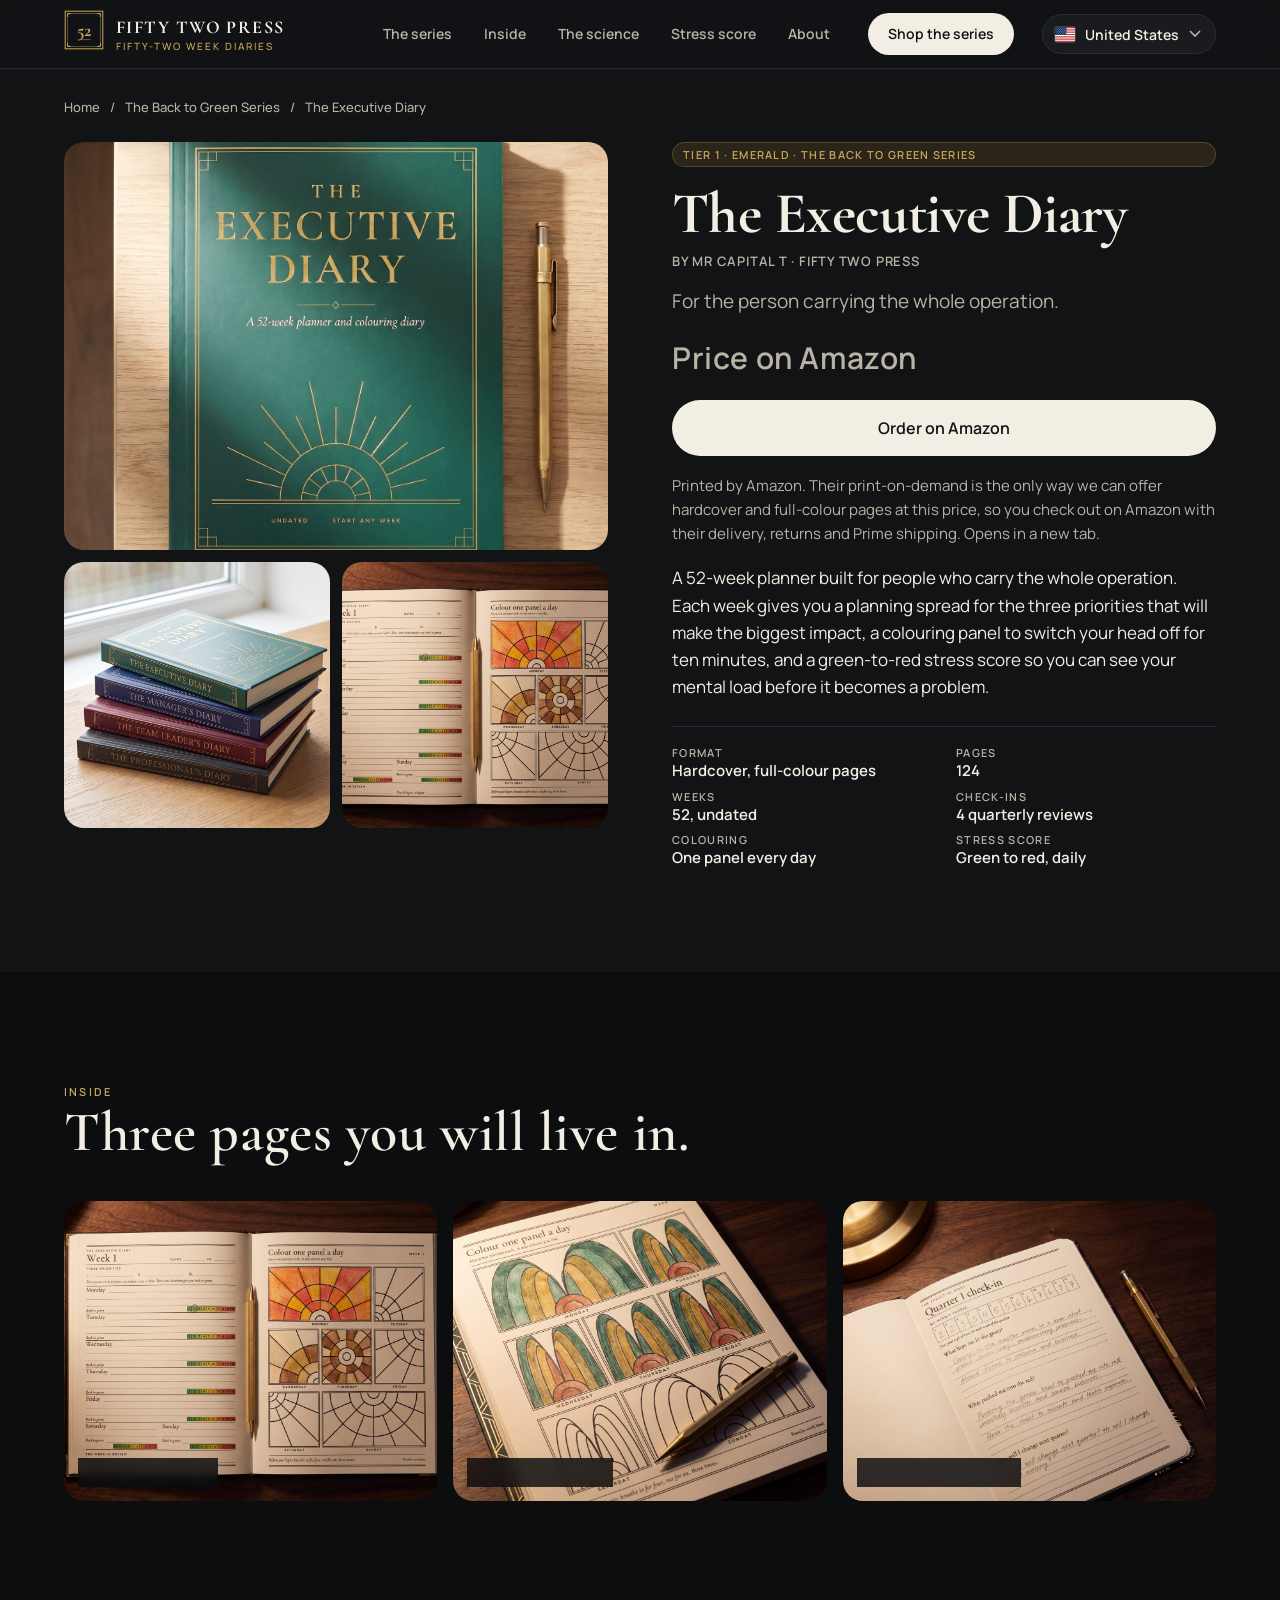
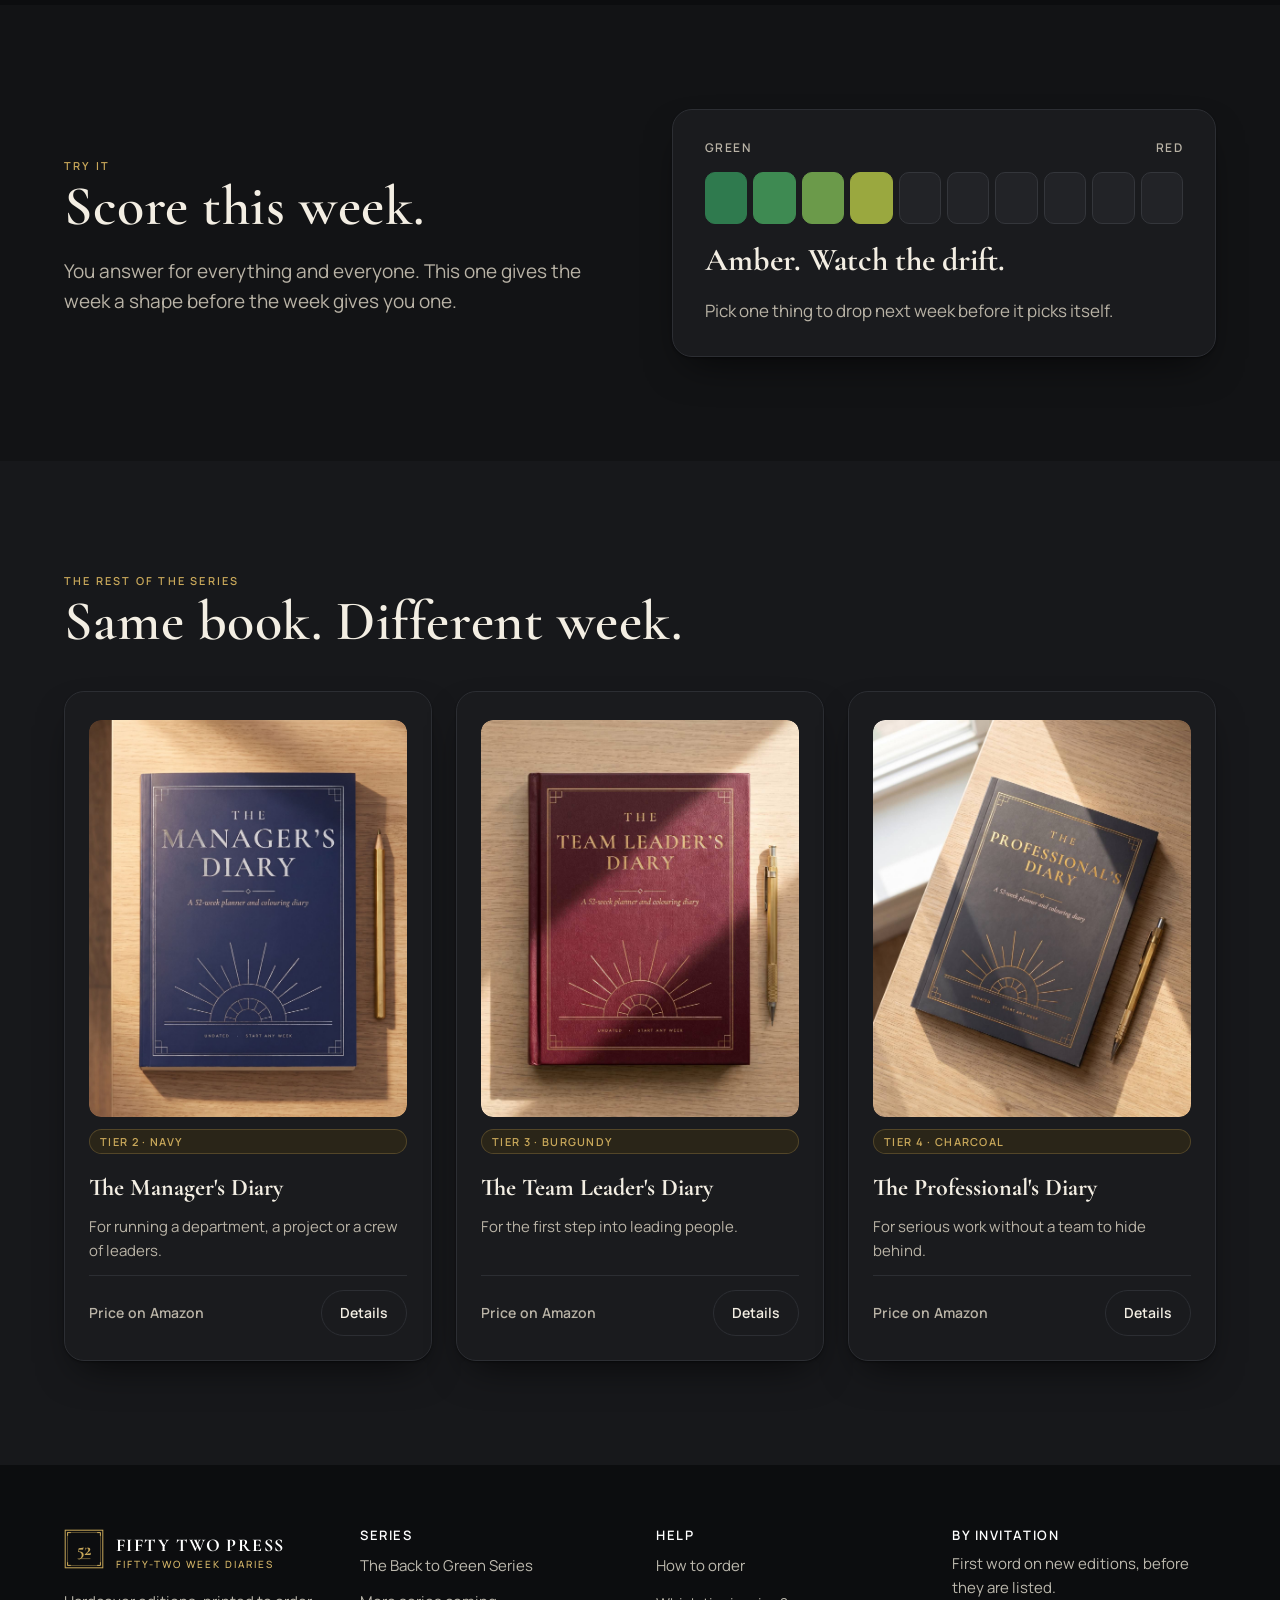
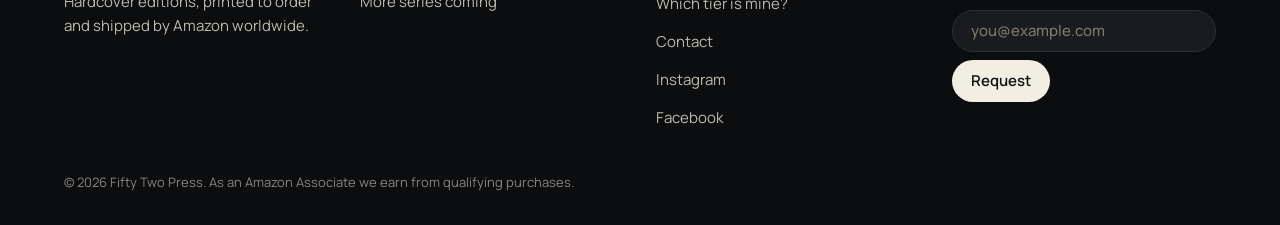
==== commit 5dae14df: "Signup form posts to Mailchimp" ====
--- a/diaries/executive/index.html
+++ b/diaries/executive/index.html
@@ -7,7 +7,7 @@
 <link href="https://fonts.googleapis.com/css2?family=Cormorant+Garamond:ital,wght@0,600;0,700;1,500&family=Manrope:wght@400;500;600;700&display=swap" rel="stylesheet">
 <meta name="theme-color" content="#121315"><meta name="color-scheme" content="dark">
 <link rel="preload" as="image" href="/assets/photos/hero.jpg" fetchpriority="high">
-<link rel="stylesheet" href="/assets/site.css"></head>
+<link rel="stylesheet" href="/assets/site.css"><script>!function(f,b,e,v,n,t,s){if(f.fbq)return;n=f.fbq=function(){n.callMethod?n.callMethod.apply(n,arguments):n.queue.push(arguments)};if(!f._fbq)f._fbq=n;n.push=n;n.loaded=!0;n.version='2.0';n.queue=[];t=b.createElement(e);t.async=!0;t.src=v;s=b.getElementsByTagName(e)[0];s.parentNode.insertBefore(t,s)}(window,document,'script','https://connect.facebook.net/en_US/fbevents.js');fbq('init','2242132119684786');fbq('track','PageView');</script><noscript><img height="1" width="1" style="display:none" src="https://www.facebook.com/tr?id=2242132119684786&ev=PageView&noscript=1"></noscript></head>
 <body><a class="skip" href="#main">Skip to content</a><div class="ftp has-buybar"><header class="hdr"><div class="wrap">
 <a href="/" aria-label="Fifty Two Press home"><span class="brand"><span style="color:var(--c-gold)"><svg width="40" height="40" viewBox="0 0 100 100" aria-hidden="true"><rect x="3" y="3" width="94" height="94" fill="none" stroke="currentColor" stroke-width="2.5"/><rect x="9" y="9" width="82" height="82" fill="none" stroke="currentColor" stroke-width="1"/><path d="M9 17V9h8M83 9h8v8M91 83v8h-8M17 91H9v-8" fill="none" stroke="currentColor" stroke-width="2.5"/><text x="50" y="64" text-anchor="middle" font-family="Cormorant Garamond, serif" font-weight="700" font-size="46" letter-spacing="-1" fill="currentColor">52</text><path d="M34 74h32" stroke="currentColor" stroke-width="1.2"/></svg></span><span style="display:flex;flex-direction:column"><span class="brand-name">Fifty Two Press</span><span class="brand-sub">Fifty-two week diaries</span></span></span></a>
 <nav class="nav" aria-label="Main"><a href="/#series">The series</a><a href="/#inside">Inside</a><a href="/#science">The science</a><a href="/#score">Stress score</a><a href="/#about">About</a></nav>
@@ -54,5 +54,5 @@
 <div style="display:flex;flex-direction:column;gap:10px"><strong>Series</strong><a href="/#series">The Back to Green Series</a><span>More series coming</span></div>
 <div style="display:flex;flex-direction:column;gap:10px"><strong>Help</strong><a href="/#faq">How to order</a><a href="/#faq">Which tier is mine?</a><a href="mailto:hello@fiftytwopress.com">Contact</a><a href="https://www.instagram.com/fiftytwopress" rel="noopener" target="_blank">Instagram</a><a href="https://www.facebook.com/profile.php?id=61587081400000" rel="noopener" target="_blank">Facebook</a></div>
 <div style="display:flex;flex-direction:column;gap:10px"><strong>By invitation</strong><span>First word on new editions, before they are listed.</span>
-<form action="mailto:hello@fiftytwopress.com" method="get" style="display:flex;gap:8px;flex-wrap:wrap"><label for="news-email" class="sr-only">Email address</label><input id="news-email" name="subject" type="email" class="input" placeholder="you@example.com" required style="flex:1 1 160px;min-height:42px"><button type="submit" class="cta-notify" style="min-height:42px;padding:0 18px">Request</button></form></div>
+<form action="https://fiftytwopress.us20.list-manage.com/subscribe/post?u=a4008603987d48d43a3424541&id=0001148300&f_id=007166e0f0" method="post" target="_blank" data-signup style="display:flex;gap:8px;flex-wrap:wrap"><label for="news-email" class="sr-only">Email address</label><input id="news-email" name="EMAIL" type="email" class="input" placeholder="you@example.com" required style="flex:1 1 160px;min-height:42px"><input type="text" name="b_a4008603987d48d43a3424541_0001148300" tabindex="-1" value="" aria-hidden="true" style="position:absolute;left:-5000px"><button type="submit" class="cta-notify" style="min-height:42px;padding:0 18px">Request</button></form></div>
 </div><div class="wrap" style="padding-bottom:32px;font-size:13px;opacity:.7">&copy; 2026 Fifty Two Press. As an Amazon Associate we earn from qualifying purchases.</div></footer></div><script id="store-config" type="application/json">{"stores":[{"code":"AU","label":"Australia","domain":"amazon.com.au","tag":"fiftytwopress-22","cur":"AUD"},{"code":"US","label":"United States","domain":"amazon.com","tag":"fiftytwopress-20","cur":"USD"},{"code":"GB","label":"United Kingdom","domain":"amazon.co.uk","tag":"","cur":"GBP"},{"code":"CA","label":"Canada","domain":"amazon.ca","tag":"","cur":"CAD"},{"code":"DE","label":"Germany","domain":"amazon.de","tag":"","cur":"EUR"},{"code":"FR","label":"France","domain":"amazon.fr","tag":"","cur":"EUR"},{"code":"IT","label":"Italy","domain":"amazon.it","tag":"","cur":"EUR"},{"code":"ES","label":"Spain","domain":"amazon.es","tag":"","cur":"EUR"},{"code":"NL","label":"Netherlands","domain":"amazon.nl","tag":"","cur":"EUR"},{"code":"JP","label":"Japan","domain":"amazon.co.jp","tag":"","cur":"JPY"}],"prices":{}}</script><script src="/assets/site.js" defer></script></body></html>
--- a/assets/site.css
+++ b/assets/site.css
@@ -227,3 +227,16 @@
 .card .h3+p{margin-top:14px}
 @media (max-width:480px){.order-bar .sp-btn .sp-name{display:inline}.order-bar .sp-btn{padding:0 16px}.order-bar .storepick{width:100%}.order-bar .sp-btn{width:100%;justify-content:space-between}
 .hero-ctas{display:grid;grid-template-columns:1fr;gap:10px}.hero-ctas a{width:100%;justify-content:center;text-align:center}}
+/* hero: aligned to the page column */
+.hero{display:grid;grid-template-columns:minmax(0,5fr) minmax(0,7fr);gap:48px;align-items:center;max-width:1200px;margin:0 auto;padding:56px 24px 72px;overflow:visible}
+.hero>img{grid-column:2;grid-row:1;width:100%;height:100%;min-height:0;aspect-ratio:4/3;max-height:600px;object-fit:cover;object-position:70% 50%;border-radius:var(--r);border:1px solid var(--c-line)}
+.hero .wrap{grid-column:1;grid-row:1;padding:0;max-width:none}
+.hero-panel{max-width:none}
+@media (min-width:1300px){.hero .wrap{padding-left:0}}
+@media (max-width:1100px){.hero{grid-template-columns:1fr 1fr;gap:32px}.hero .wrap{padding:0}}
+@media (max-width:760px){.hero{grid-template-columns:1fr;gap:28px;padding:20px 24px 40px}.hero>img{grid-column:1;grid-row:1;aspect-ratio:4/3;height:auto;max-height:none}.hero .wrap{grid-row:2;padding:0}}
+
+.author-card{display:grid;grid-template-columns:120px 1fr;gap:20px;align-items:start}
+.author-photo{width:120px;height:150px;object-fit:cover;object-position:50% 20%;border-radius:12px;border:1px solid var(--c-line)}
+@media (max-width:480px){.author-card{grid-template-columns:1fr}.author-photo{width:96px;height:120px}}
+#about .photo{aspect-ratio:4/5}#about .photo img{object-position:50% 30%}
